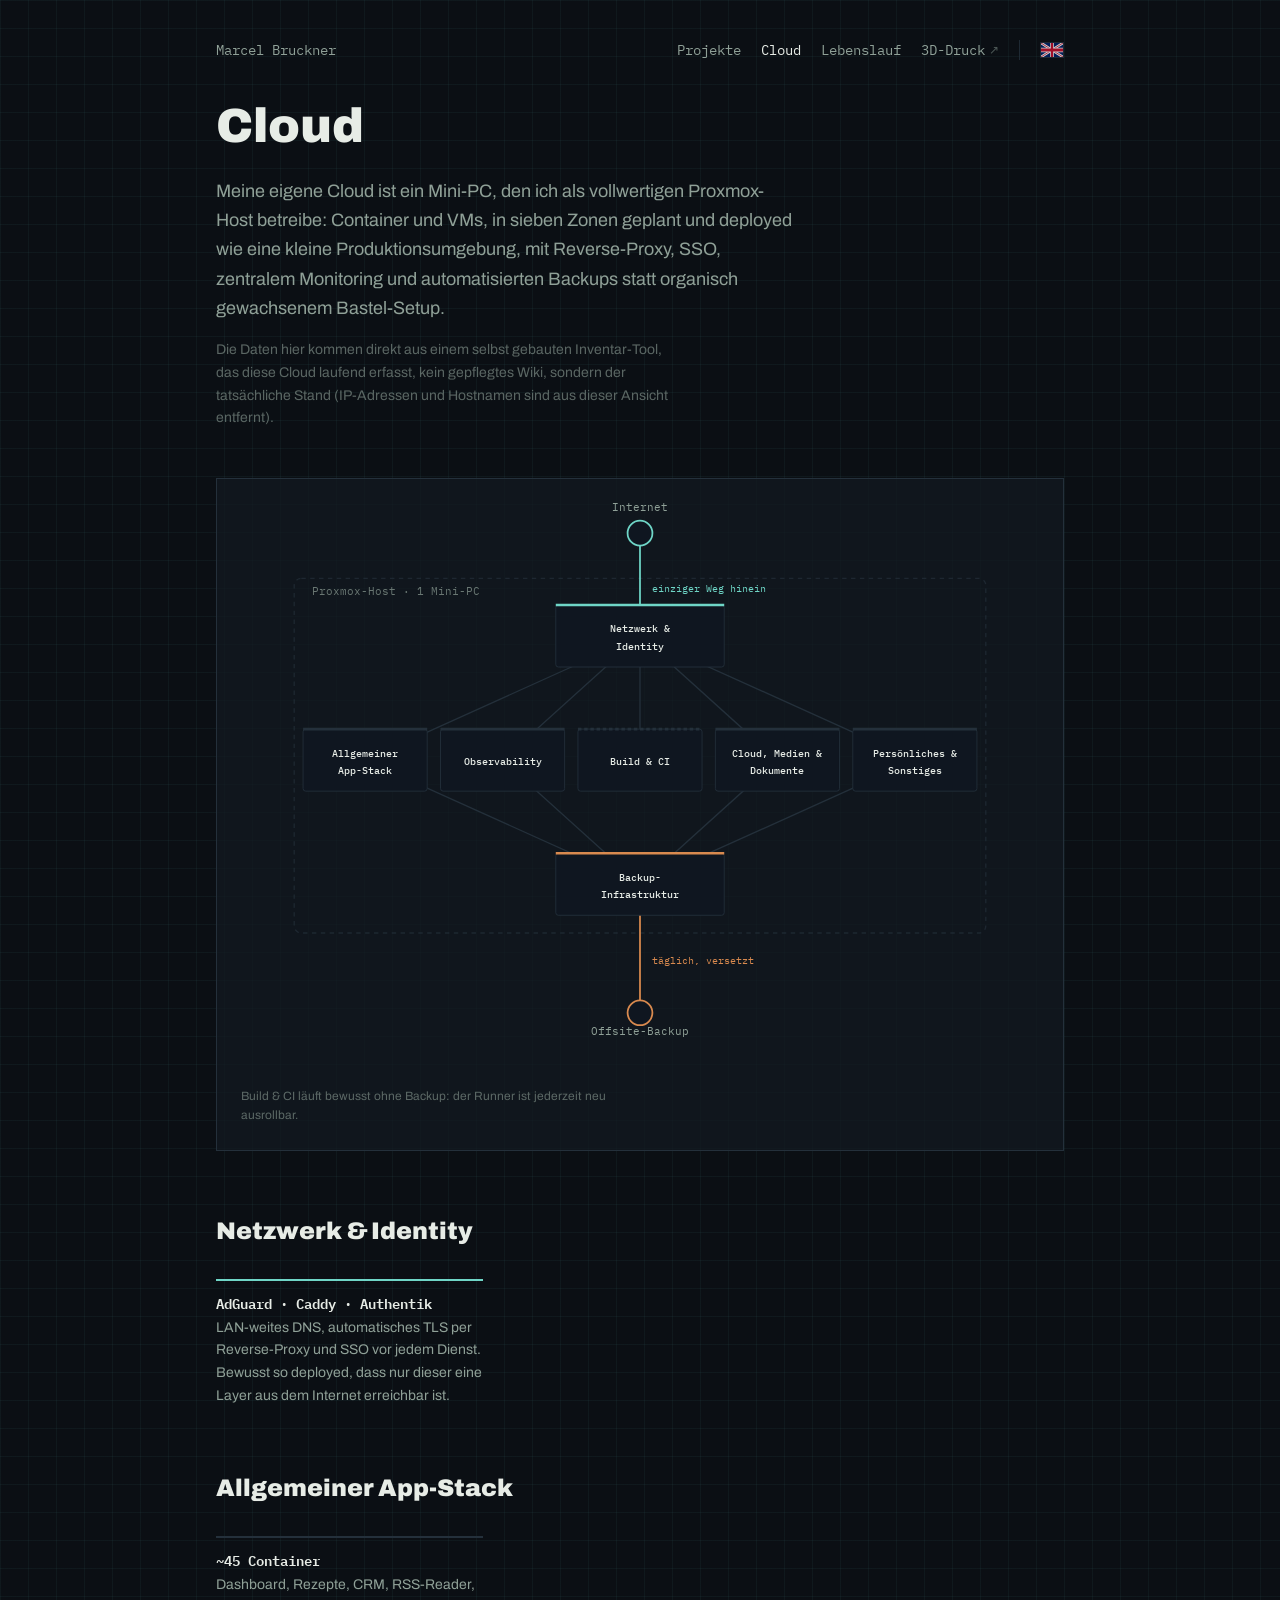
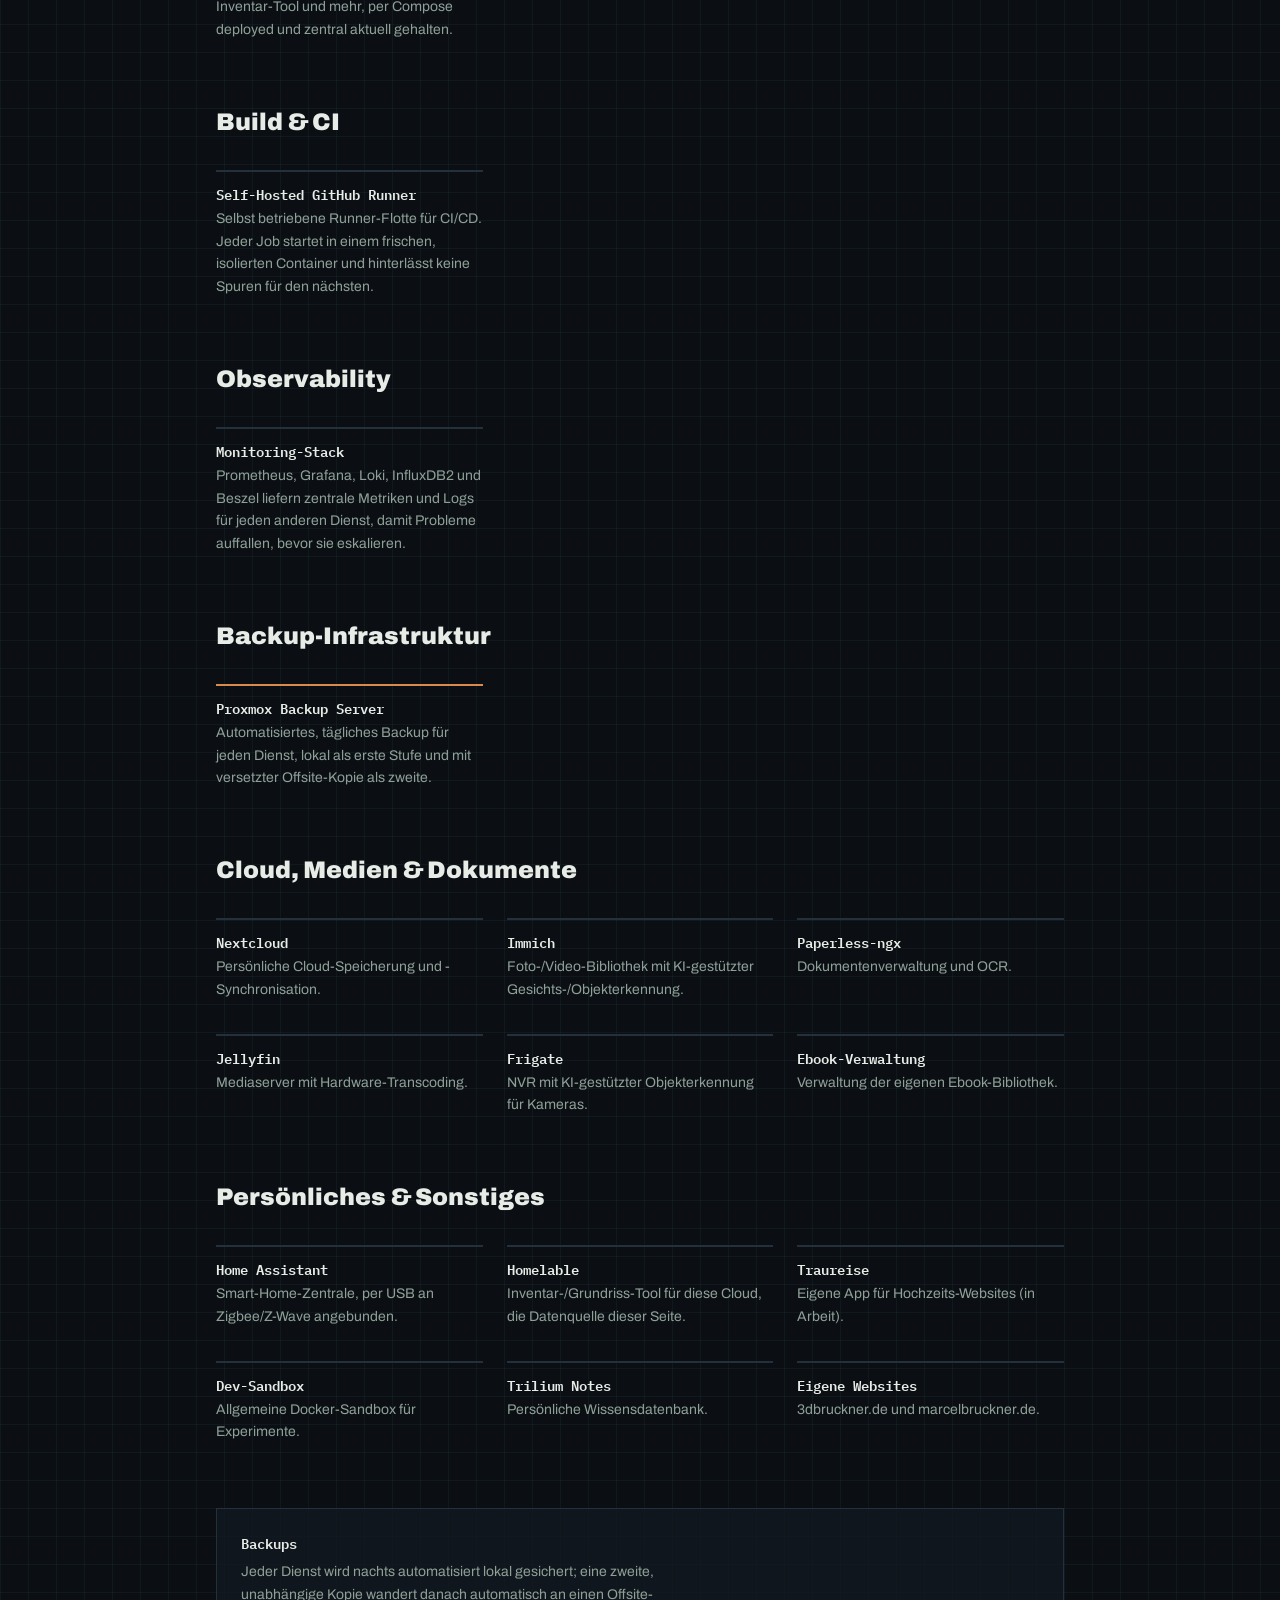
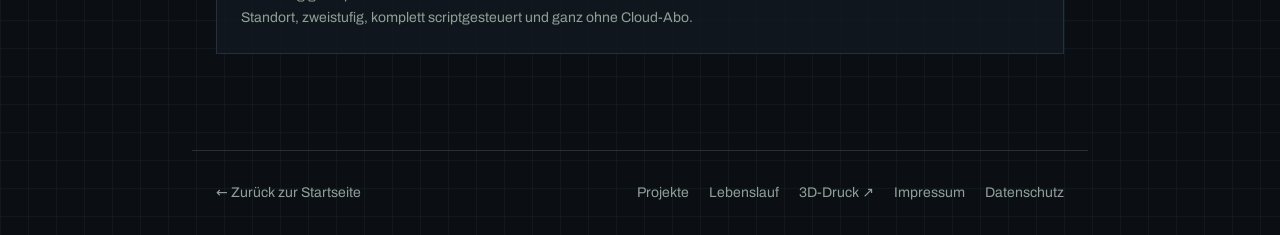
==== cloud/index.html @ 9d7afbfe "deploy: 3D-Bruckner/marcelbruckner@55ad692b99eaa654f770761c9382b7c26479ae6a" ====
<!DOCTYPE html><html lang="de"><head><meta charset="UTF-8"><meta name="viewport" content="width=device-width, initial-scale=1.0"><meta name="description" content="Die eigene Cloud von Marcel Bruckner: ein Mini-PC als Proxmox-Host mit selbst gehosteten Diensten, Backups, Monitoring und Single Sign-on."><title>Cloud · Marcel Bruckner</title><link rel="icon" href="/favicon.svg" type="image/svg+xml"><link rel="canonical" href="https://marcelbruckner.de/cloud/"><link rel="alternate" hreflang="de" href="https://marcelbruckner.de/cloud"><link rel="alternate" hreflang="en" href="https://marcelbruckner.de/en/cloud"><link rel="alternate" hreflang="x-default" href="https://marcelbruckner.de/cloud"><meta property="og:type" content="website"><meta property="og:locale" content="de_DE"><meta property="og:site_name" content="Marcel Bruckner"><meta property="og:url" content="https://marcelbruckner.de/cloud/"><meta property="og:title" content="Cloud · Marcel Bruckner"><meta property="og:description" content="Die eigene Cloud von Marcel Bruckner: ein Mini-PC als Proxmox-Host mit selbst gehosteten Diensten, Backups, Monitoring und Single Sign-on."><meta name="twitter:card" content="summary"><meta name="twitter:title" content="Cloud · Marcel Bruckner"><meta name="twitter:description" content="Die eigene Cloud von Marcel Bruckner: ein Mini-PC als Proxmox-Host mit selbst gehosteten Diensten, Backups, Monitoring und Single Sign-on."><link rel="stylesheet" href="/_astro/BaseLayout.BdWsQlIG.css"></head><body class="text-ink min-h-screen flex flex-col"><header class="max-w-4xl w-full mx-auto px-6 pt-10 flex items-center justify-between"><a href="/" class="font-mono text-sm text-ink-soft hover:text-ink transition-colors">Marcel Bruckner</a><nav class="flex gap-5 font-mono text-sm"><a href="/projekte" class="text-ink-soft hover:text-ink transition-colors">Projekte</a><span class="text-ink" aria-current="page">Cloud</span><a href="/lebenslauf" class="text-ink-soft hover:text-ink transition-colors">Lebenslauf</a><a href="https://3dbruckner.de" target="_blank" rel="noopener noreferrer" class="text-ink-soft hover:text-ink transition-colors inline-flex items-center gap-1">3D-Druck <span class="text-ink-soft/50 text-xs" aria-hidden="true">↗</span></a><a href="/en/cloud" hreflang="en" lang="en" aria-label="Switch to English" title="English" class="border-l border-line pl-5 flex items-center opacity-80 hover:opacity-100 transition-opacity"><svg viewBox="0 0 60 30" class="w-6 h-4 border border-line" aria-hidden="true" preserveAspectRatio="none"><rect width="60" height="30" fill="#012169"></rect><path d="M0,0 L60,30 M60,0 L0,30" stroke="#fff" stroke-width="6"></path><path d="M0,0 L60,30 M60,0 L0,30" stroke="#c8102e" stroke-width="2"></path><path d="M30,0 V30 M0,15 H60" stroke="#fff" stroke-width="10"></path><path d="M30,0 V30 M0,15 H60" stroke="#c8102e" stroke-width="6"></path></svg></a></nav></header><main class="flex-1"><section class="max-w-4xl mx-auto px-6 pt-10 pb-12"><h1 class="text-4xl md:text-5xl font-black leading-[1.1] text-ink mb-6 text-balance">Cloud</h1><p class="text-ink-soft text-lg leading-relaxed max-w-[58ch]">Meine eigene Cloud ist ein Mini-PC, den ich als vollwertigen Proxmox-Host betreibe: Container und VMs, in sieben Zonen geplant und deployed wie eine kleine Produktionsumgebung, mit Reverse-Proxy, SSO, zentralem Monitoring und automatisierten Backups statt organisch gewachsenem Bastel-Setup.</p><p class="text-ink-soft/60 text-sm leading-relaxed max-w-[58ch] mt-4">Die Daten hier kommen direkt aus einem selbst gebauten Inventar-Tool, das diese Cloud laufend erfasst, kein gepflegtes Wiki, sondern der tatsächliche Stand (IP-Adressen und Hostnamen sind aus dieser Ansicht entfernt).</p></section><!-- Zone map: everything on one host, the one inbound path, and the backup flow --><section class="max-w-4xl mx-auto px-6 pb-16"><div class="border border-line bg-panel/70 p-4 sm:p-6"><svg viewBox="0 0 900 640" class="w-full h-auto" role="img" aria-label="Diagramm: Alle sieben Zonen laufen auf einem Proxmox-Host. Nur Netzwerk &amp; Identity hat einen eingehenden Pfad aus dem Internet. Von dort fließt es durch die Zonen; fünf der sieben sichern nachts in die Backup-Infrastruktur, die täglich eine Kopie offsite ablegt. Build &amp; CI läuft bewusst ohne Backup."><rect x="60" y="85" width="780" height="400" rx="8" fill="none" stroke="var(--color-line)" stroke-width="1.5" stroke-dasharray="5 5" opacity="0.7"></rect><text x="80" y="104" font-family="var(--font-mono)" font-size="12" fill="var(--color-ink-soft)" opacity="0.7">Proxmox-Host · 1 Mini-PC</text><g fill="none" stroke-linecap="round"><path d="M450,34 L450,115" stroke="var(--color-signal)" stroke-width="2" class="edge-line" style="--edge-length: 81; --edge-delay: 0.1s"></path><!-- Netzwerk & Identity provides LAN-DNS/reverse-proxy/SSO to every zone --><path d="M450,150 L140,290" stroke="var(--color-line)" stroke-width="1.5" class="edge-line" style="--edge-length: 340; --edge-delay: 0.15s"></path><path d="M450,150 L295,290" stroke="var(--color-line)" stroke-width="1.5" class="edge-line" style="--edge-length: 209; --edge-delay: 0.2s"></path><path d="M450,150 L450,290" stroke="var(--color-line)" stroke-width="1.5" class="edge-line" style="--edge-length: 140; --edge-delay: 0.25s"></path><path d="M450,150 L605,290" stroke="var(--color-line)" stroke-width="1.5" class="edge-line" style="--edge-length: 209; --edge-delay: 0.3s"></path><path d="M450,150 L760,290" stroke="var(--color-line)" stroke-width="1.5" class="edge-line" style="--edge-length: 340; --edge-delay: 0.35s"></path><!-- nightly backup, every zone except Build & CI --><path d="M140,290 L450,430" stroke="var(--color-line)" stroke-width="1.5" class="edge-line" style="--edge-length: 340; --edge-delay: 0.5s"></path><path d="M295,290 L450,430" stroke="var(--color-line)" stroke-width="1.5" class="edge-line" style="--edge-length: 209; --edge-delay: 0.55s"></path><path d="M605,290 L450,430" stroke="var(--color-line)" stroke-width="1.5" class="edge-line" style="--edge-length: 209; --edge-delay: 0.6s"></path><path d="M760,290 L450,430" stroke="var(--color-line)" stroke-width="1.5" class="edge-line" style="--edge-length: 340; --edge-delay: 0.65s"></path><path d="M450,465 L450,561" stroke="var(--color-copper)" stroke-width="2" class="edge-line" style="--edge-length: 96; --edge-delay: 0.8s"></path></g><text x="463" y="100" font-family="var(--font-mono)" font-size="11" fill="var(--color-signal)">einziger Weg hinein</text><text x="463" y="520" font-family="var(--font-mono)" font-size="11" fill="var(--color-copper)">täglich, versetzt</text><circle cx="450" cy="34" r="14" fill="var(--color-panel-soft)" stroke="var(--color-signal)" stroke-width="2"></circle><text x="450" y="9" text-anchor="middle" font-family="var(--font-mono)" font-size="12" fill="var(--color-ink-soft)">Internet</text><circle cx="450" cy="575" r="14" fill="var(--color-panel-soft)" stroke="var(--color-copper)" stroke-width="2"></circle><text x="450" y="600" text-anchor="middle" font-family="var(--font-mono)" font-size="12" fill="var(--color-ink-soft)">Offsite-Backup</text><g><rect x="355" y="115" width="190" height="70" rx="3" fill="var(--color-panel-soft)" stroke="var(--color-line)" stroke-width="1"></rect><line x1="355" y1="115" x2="545" y2="115" stroke="var(--color-signal)" stroke-width="3"></line><text x="450" text-anchor="middle" font-family="var(--font-mono)" font-size="11" font-weight="500" fill="var(--color-ink)"><tspan x="450" y="146">Netzwerk &amp;</tspan><tspan x="450" y="166">Identity</tspan></text></g><g><rect x="70" y="255" width="140" height="70" rx="3" fill="var(--color-panel-soft)" stroke="var(--color-line)" stroke-width="1"></rect><line x1="70" y1="255" x2="210" y2="255" stroke="var(--color-line)" stroke-width="3"></line><text x="140" text-anchor="middle" font-family="var(--font-mono)" font-size="11" font-weight="500" fill="var(--color-ink)"><tspan x="140" y="286">Allgemeiner</tspan><tspan x="140" y="306">App-Stack</tspan></text></g><g><rect x="225" y="255" width="140" height="70" rx="3" fill="var(--color-panel-soft)" stroke="var(--color-line)" stroke-width="1"></rect><line x1="225" y1="255" x2="365" y2="255" stroke="var(--color-line)" stroke-width="3"></line><text x="295" text-anchor="middle" font-family="var(--font-mono)" font-size="11" font-weight="500" fill="var(--color-ink)"><tspan x="295" y="295">Observability</tspan></text></g><g><rect x="380" y="255" width="140" height="70" rx="3" fill="var(--color-panel-soft)" stroke="var(--color-line)" stroke-width="1"></rect><line x1="380" y1="255" x2="520" y2="255" stroke="var(--color-line)" stroke-width="3" stroke-dasharray="4 3"></line><text x="450" text-anchor="middle" font-family="var(--font-mono)" font-size="11" font-weight="500" fill="var(--color-ink)"><tspan x="450" y="295">Build &amp; CI</tspan></text></g><g><rect x="535" y="255" width="140" height="70" rx="3" fill="var(--color-panel-soft)" stroke="var(--color-line)" stroke-width="1"></rect><line x1="535" y1="255" x2="675" y2="255" stroke="var(--color-line)" stroke-width="3"></line><text x="605" text-anchor="middle" font-family="var(--font-mono)" font-size="11" font-weight="500" fill="var(--color-ink)"><tspan x="605" y="286">Cloud, Medien &amp;</tspan><tspan x="605" y="306">Dokumente</tspan></text></g><g><rect x="690" y="255" width="140" height="70" rx="3" fill="var(--color-panel-soft)" stroke="var(--color-line)" stroke-width="1"></rect><line x1="690" y1="255" x2="830" y2="255" stroke="var(--color-line)" stroke-width="3"></line><text x="760" text-anchor="middle" font-family="var(--font-mono)" font-size="11" font-weight="500" fill="var(--color-ink)"><tspan x="760" y="286">Persönliches &amp;</tspan><tspan x="760" y="306">Sonstiges</tspan></text></g><g><rect x="355" y="395" width="190" height="70" rx="3" fill="var(--color-panel-soft)" stroke="var(--color-line)" stroke-width="1"></rect><line x1="355" y1="395" x2="545" y2="395" stroke="var(--color-copper)" stroke-width="3"></line><text x="450" text-anchor="middle" font-family="var(--font-mono)" font-size="11" font-weight="500" fill="var(--color-ink)"><tspan x="450" y="426">Backup-</tspan><tspan x="450" y="446">Infrastruktur</tspan></text></g></svg><p class="text-ink-soft/60 text-xs leading-relaxed mt-4 max-w-[60ch]">Build &amp; CI läuft bewusst ohne Backup: der Runner ist jederzeit neu ausrollbar.</p></div></section><section class="max-w-4xl mx-auto px-6 pb-16"><h2 class="text-2xl font-black mb-8 text-ink">Netzwerk &amp; Identity</h2><div class="grid sm:grid-cols-2 lg:grid-cols-3 gap-x-6 gap-y-8"><div class="border-t-2 pt-3 border-signal"><h3 class="font-mono text-sm font-semibold text-ink mb-1">AdGuard · Caddy · Authentik</h3><p class="text-ink-soft text-sm leading-relaxed">LAN-weites DNS, automatisches TLS per Reverse-Proxy und SSO vor jedem Dienst. Bewusst so deployed, dass nur dieser eine Layer aus dem Internet erreichbar ist.</p></div></div></section><section class="max-w-4xl mx-auto px-6 pb-16"><h2 class="text-2xl font-black mb-8 text-ink">Allgemeiner App-Stack</h2><div class="grid sm:grid-cols-2 lg:grid-cols-3 gap-x-6 gap-y-8"><div class="border-t-2 pt-3 border-line"><h3 class="font-mono text-sm font-semibold text-ink mb-1">~45 Container</h3><p class="text-ink-soft text-sm leading-relaxed">Dashboard, Rezepte, CRM, RSS-Reader, Inventar-Tool und mehr, per Compose deployed und zentral aktuell gehalten.</p></div></div></section><section class="max-w-4xl mx-auto px-6 pb-16"><h2 class="text-2xl font-black mb-8 text-ink">Build &amp; CI</h2><div class="grid sm:grid-cols-2 lg:grid-cols-3 gap-x-6 gap-y-8"><div class="border-t-2 pt-3 border-line"><h3 class="font-mono text-sm font-semibold text-ink mb-1">Self-Hosted GitHub Runner</h3><p class="text-ink-soft text-sm leading-relaxed">Selbst betriebene Runner-Flotte für CI/CD. Jeder Job startet in einem frischen, isolierten Container und hinterlässt keine Spuren für den nächsten.</p></div></div></section><section class="max-w-4xl mx-auto px-6 pb-16"><h2 class="text-2xl font-black mb-8 text-ink">Observability</h2><div class="grid sm:grid-cols-2 lg:grid-cols-3 gap-x-6 gap-y-8"><div class="border-t-2 pt-3 border-line"><h3 class="font-mono text-sm font-semibold text-ink mb-1">Monitoring-Stack</h3><p class="text-ink-soft text-sm leading-relaxed">Prometheus, Grafana, Loki, InfluxDB2 und Beszel liefern zentrale Metriken und Logs für jeden anderen Dienst, damit Probleme auffallen, bevor sie eskalieren.</p></div></div></section><section class="max-w-4xl mx-auto px-6 pb-16"><h2 class="text-2xl font-black mb-8 text-ink">Backup-Infrastruktur</h2><div class="grid sm:grid-cols-2 lg:grid-cols-3 gap-x-6 gap-y-8"><div class="border-t-2 pt-3 border-copper"><h3 class="font-mono text-sm font-semibold text-ink mb-1">Proxmox Backup Server</h3><p class="text-ink-soft text-sm leading-relaxed">Automatisiertes, tägliches Backup für jeden Dienst, lokal als erste Stufe und mit versetzter Offsite-Kopie als zweite.</p></div></div></section><section class="max-w-4xl mx-auto px-6 pb-16"><h2 class="text-2xl font-black mb-8 text-ink">Cloud, Medien &amp; Dokumente</h2><div class="grid sm:grid-cols-2 lg:grid-cols-3 gap-x-6 gap-y-8"><div class="border-t-2 pt-3 border-line"><h3 class="font-mono text-sm font-semibold text-ink mb-1">Nextcloud</h3><p class="text-ink-soft text-sm leading-relaxed">Persönliche Cloud-Speicherung und -Synchronisation.</p></div><div class="border-t-2 pt-3 border-line"><h3 class="font-mono text-sm font-semibold text-ink mb-1">Immich</h3><p class="text-ink-soft text-sm leading-relaxed">Foto-/Video-Bibliothek mit KI-gestützter Gesichts-/Objekterkennung.</p></div><div class="border-t-2 pt-3 border-line"><h3 class="font-mono text-sm font-semibold text-ink mb-1">Paperless-ngx</h3><p class="text-ink-soft text-sm leading-relaxed">Dokumentenverwaltung und OCR.</p></div><div class="border-t-2 pt-3 border-line"><h3 class="font-mono text-sm font-semibold text-ink mb-1">Jellyfin</h3><p class="text-ink-soft text-sm leading-relaxed">Mediaserver mit Hardware-Transcoding.</p></div><div class="border-t-2 pt-3 border-line"><h3 class="font-mono text-sm font-semibold text-ink mb-1">Frigate</h3><p class="text-ink-soft text-sm leading-relaxed">NVR mit KI-gestützter Objekterkennung für Kameras.</p></div><div class="border-t-2 pt-3 border-line"><h3 class="font-mono text-sm font-semibold text-ink mb-1">Ebook-Verwaltung</h3><p class="text-ink-soft text-sm leading-relaxed">Verwaltung der eigenen Ebook-Bibliothek.</p></div></div></section><section class="max-w-4xl mx-auto px-6 pb-16"><h2 class="text-2xl font-black mb-8 text-ink">Persönliches &amp; Sonstiges</h2><div class="grid sm:grid-cols-2 lg:grid-cols-3 gap-x-6 gap-y-8"><div class="border-t-2 pt-3 border-line"><h3 class="font-mono text-sm font-semibold text-ink mb-1">Home Assistant</h3><p class="text-ink-soft text-sm leading-relaxed">Smart-Home-Zentrale, per USB an Zigbee/Z-Wave angebunden.</p></div><div class="border-t-2 pt-3 border-line"><h3 class="font-mono text-sm font-semibold text-ink mb-1">Homelable</h3><p class="text-ink-soft text-sm leading-relaxed">Inventar-/Grundriss-Tool für diese Cloud, die Datenquelle dieser Seite.</p></div><div class="border-t-2 pt-3 border-line"><h3 class="font-mono text-sm font-semibold text-ink mb-1">Traureise</h3><p class="text-ink-soft text-sm leading-relaxed">Eigene App für Hochzeits-Websites (in Arbeit).</p></div><div class="border-t-2 pt-3 border-line"><h3 class="font-mono text-sm font-semibold text-ink mb-1">Dev-Sandbox</h3><p class="text-ink-soft text-sm leading-relaxed">Allgemeine Docker-Sandbox für Experimente.</p></div><div class="border-t-2 pt-3 border-line"><h3 class="font-mono text-sm font-semibold text-ink mb-1">Trilium Notes</h3><p class="text-ink-soft text-sm leading-relaxed">Persönliche Wissensdatenbank.</p></div><div class="border-t-2 pt-3 border-line"><h3 class="font-mono text-sm font-semibold text-ink mb-1">Eigene Websites</h3><p class="text-ink-soft text-sm leading-relaxed">3dbruckner.de und marcelbruckner.de.</p></div></div></section><section class="max-w-4xl mx-auto px-6 pb-24"><div class="border border-line bg-panel/70 p-6"><h2 class="font-mono text-sm font-semibold text-ink mb-2">Backups</h2><p class="text-ink-soft text-sm leading-relaxed max-w-[58ch]">Jeder Dienst wird nachts automatisiert lokal gesichert; eine zweite, unabhängige Kopie wandert danach automatisch an einen Offsite-Standort, zweistufig, komplett scriptgesteuert und ganz ohne Cloud-Abo.</p></div></section></main><footer class="max-w-4xl w-full mx-auto px-6 py-8 border-t border-line flex flex-col sm:flex-row sm:items-center justify-between gap-3"><a href="/" class="text-ink-soft text-sm hover:text-ink transition-colors">← Zurück zur Startseite</a><div class="flex flex-wrap gap-x-5 gap-y-2 text-sm"><a href="/projekte" class="text-ink-soft hover:text-ink transition-colors">Projekte</a><a href="/lebenslauf" class="text-ink-soft hover:text-ink transition-colors">Lebenslauf</a><a href="https://3dbruckner.de" target="_blank" rel="noopener noreferrer" class="text-ink-soft hover:text-ink transition-colors">3D-Druck ↗</a><a href="/impressum" class="text-ink-soft hover:text-ink transition-colors">Impressum</a><a href="/datenschutz" class="text-ink-soft hover:text-ink transition-colors">Datenschutz</a></div></footer></body></html>
---- _astro/BaseLayout.BdWsQlIG.css ----
/*! tailwindcss v4.3.3 | MIT License | https://tailwindcss.com */
@layer properties{@supports (((-webkit-hyphens:none)) and (not (margin-trim:inline))) or ((-moz-orient:inline) and (not (color:rgb(from red r g b)))){*,:before,:after,::backdrop{--tw-border-style:solid;--tw-leading:initial;--tw-font-weight:initial;--tw-blur:initial;--tw-brightness:initial;--tw-contrast:initial;--tw-grayscale:initial;--tw-hue-rotate:initial;--tw-invert:initial;--tw-opacity:initial;--tw-saturate:initial;--tw-sepia:initial;--tw-drop-shadow:initial;--tw-drop-shadow-color:initial;--tw-drop-shadow-alpha:100%;--tw-drop-shadow-size:initial;--tw-translate-x:0;--tw-translate-y:0;--tw-translate-z:0}}}@layer theme{:root,:host{--font-sans:"Archivo", ui-sans-serif, system-ui, sans-serif;--font-mono:"IBM Plex Mono", ui-monospace, "SF Mono", monospace;--spacing:.25rem;--container-md:28rem;--container-2xl:42rem;--container-4xl:56rem;--text-xs:.75rem;--text-xs--line-height:calc(1 / .75);--text-sm:.875rem;--text-sm--line-height:calc(1.25 / .875);--text-lg:1.125rem;--text-lg--line-height:calc(1.75 / 1.125);--text-2xl:1.5rem;--text-2xl--line-height:calc(2 / 1.5);--text-4xl:2.25rem;--text-4xl--line-height:calc(2.5 / 2.25);--text-5xl:3rem;--text-5xl--line-height:1;--font-weight-normal:400;--font-weight-semibold:600;--font-weight-bold:700;--font-weight-black:900;--leading-snug:1.375;--leading-relaxed:1.625;--default-transition-duration:.15s;--default-transition-timing-function:cubic-bezier(.4, 0, .2, 1);--default-font-family:var(--font-sans);--default-mono-font-family:var(--font-mono);--color-void:#0b0f14;--color-panel:#131a22;--color-panel-soft:#0f1620;--color-ink:#e7ece6;--color-ink-soft:#8fa097;--color-copper:#d98a4f;--color-copper-dark:#a85f2c;--color-signal:#6fd6c7;--color-print:#a48cf0;--color-line:#24303b}}@layer base{*,:after,:before,::backdrop{box-sizing:border-box;border:0 solid;margin:0;padding:0}::file-selector-button{box-sizing:border-box;border:0 solid;margin:0;padding:0}html,:host{-webkit-text-size-adjust:100%;tab-size:4;line-height:1.5;font-family:var(--default-font-family,-apple-system, BlinkMacSystemFont, "Segoe UI", Roboto, "Helvetica Neue", "Noto Sans", Arial, sans-serif, "Apple Color Emoji", "Segoe UI Emoji", "Segoe UI Symbol", "Noto Color Emoji");font-feature-settings:var(--default-font-feature-settings,normal);font-variation-settings:var(--default-font-variation-settings,normal);-webkit-tap-highlight-color:transparent}hr{height:0;color:inherit;border-top-width:1px}abbr:where([title]){text-decoration:underline dotted}h1,h2,h3,h4,h5,h6{font-size:inherit;font-weight:inherit}a{color:inherit;-webkit-text-decoration:inherit;-webkit-text-decoration:inherit;-webkit-text-decoration:inherit;text-decoration:inherit}b,strong{font-weight:bolder}code,kbd,samp,pre{font-family:var(--default-mono-font-family,ui-monospace, SFMono-Regular, Menlo, Monaco, Consolas, "Liberation Mono", "Courier New", monospace);font-feature-settings:var(--default-mono-font-feature-settings,normal);font-variation-settings:var(--default-mono-font-variation-settings,normal);font-size:1em}small{font-size:80%}sub,sup{vertical-align:baseline;font-size:75%;line-height:0;position:relative}sub{bottom:-.25em}sup{top:-.5em}table{text-indent:0;border-color:inherit;border-collapse:collapse}:-moz-focusring:where(:not(iframe)){outline:auto}progress{vertical-align:baseline}summary{display:list-item}ol,ul,menu{list-style:none}img,svg,video,canvas,audio,iframe,embed,object{vertical-align:middle;display:block}img,video{max-width:100%;height:auto}button,input,select,optgroup,textarea{font:inherit;font-feature-settings:inherit;font-variation-settings:inherit;letter-spacing:inherit;color:inherit;opacity:1;background-color:#0000;border-radius:0}::file-selector-button{font:inherit;font-feature-settings:inherit;font-variation-settings:inherit;letter-spacing:inherit;color:inherit;opacity:1;background-color:#0000;border-radius:0}:where(select:is([multiple],[size])) optgroup{font-weight:bolder}:where(select:is([multiple],[size])) optgroup option{padding-inline-start:20px}::file-selector-button{margin-inline-end:4px}::placeholder{opacity:1}@supports (not ((-webkit-appearance:-apple-pay-button))) or (contain-intrinsic-size:1px){::placeholder{color:currentColor}@supports (color:color-mix(in lab, red, red)){::placeholder{color:color-mix(in oklab, currentcolor 50%, transparent)}}}textarea{resize:vertical}::-webkit-search-decoration{-webkit-appearance:none}::-webkit-date-and-time-value{min-height:1lh;text-align:inherit}::-webkit-datetime-edit{display:inline-flex}::-webkit-datetime-edit-fields-wrapper{padding:0}::-webkit-datetime-edit{padding-block:0}::-webkit-datetime-edit-year-field{padding-block:0}::-webkit-datetime-edit-month-field{padding-block:0}::-webkit-datetime-edit-day-field{padding-block:0}::-webkit-datetime-edit-hour-field{padding-block:0}::-webkit-datetime-edit-minute-field{padding-block:0}::-webkit-datetime-edit-second-field{padding-block:0}::-webkit-datetime-edit-millisecond-field{padding-block:0}::-webkit-datetime-edit-meridiem-field{padding-block:0}::-webkit-calendar-picker-indicator{line-height:1}:-moz-ui-invalid{box-shadow:none}button,input:where([type=button],[type=reset],[type=submit]){appearance:button}::file-selector-button{appearance:button}::-webkit-inner-spin-button{height:auto}::-webkit-outer-spin-button{height:auto}[hidden]:where(:not([hidden=until-found])){display:none!important}body{font-family:var(--font-sans);isolation:isolate;background-color:var(--color-void);background-image:linear-gradient(90deg,#6fd6c70d 1px,#0000 1px),linear-gradient(#6fd6c70d 1px,#0000 1px);background-size:28px 28px;position:relative}body:before{content:"";z-index:-1;mix-blend-mode:screen;pointer-events:none;background-image:linear-gradient(115deg,#0000 32%,#6fd6c729 46%,#d98a4f24 54%,#0000 68%);background-position:0 0;background-size:320% 320%;animation:18s ease-in-out infinite grid-sweep;position:fixed;inset:0}}@layer components;@layer utilities{.pointer-events-none{pointer-events:none}.visible{visibility:visible}.absolute{position:absolute}.relative{position:relative}.static{position:static}.-top-2{top:calc(var(--spacing) * -2)}.-right-2{right:calc(var(--spacing) * -2)}.-bottom-2{bottom:calc(var(--spacing) * -2)}.-left-2{left:calc(var(--spacing) * -2)}.container{width:100%}@media (width>=40rem){.container{max-width:40rem}}@media (width>=48rem){.container{max-width:48rem}}@media (width>=64rem){.container{max-width:64rem}}@media (width>=80rem){.container{max-width:80rem}}@media (width>=96rem){.container{max-width:96rem}}.m-auto{margin:auto}.mx-auto{margin-inline:auto}.mt-1{margin-top:var(--spacing)}.mt-2{margin-top:calc(var(--spacing) * 2)}.mt-4{margin-top:calc(var(--spacing) * 4)}.mt-auto{margin-top:auto}.mb-1{margin-bottom:var(--spacing)}.mb-2{margin-bottom:calc(var(--spacing) * 2)}.mb-3{margin-bottom:calc(var(--spacing) * 3)}.mb-6{margin-bottom:calc(var(--spacing) * 6)}.mb-8{margin-bottom:calc(var(--spacing) * 8)}.mb-10{margin-bottom:calc(var(--spacing) * 10)}.block{display:block}.contents{display:contents}.flex{display:flex}.grid{display:grid}.hidden{display:none}.inline{display:inline}.inline-flex{display:inline-flex}.table{display:table}.h-2{height:calc(var(--spacing) * 2)}.h-4{height:calc(var(--spacing) * 4)}.h-28{height:calc(var(--spacing) * 28)}.h-auto{height:auto}.h-full{height:100%}.max-h-\[90vh\]{max-height:90vh}.min-h-screen{min-height:100vh}.w-2{width:calc(var(--spacing) * 2)}.w-4{width:calc(var(--spacing) * 4)}.w-6{width:calc(var(--spacing) * 6)}.w-28{width:calc(var(--spacing) * 28)}.w-full{width:100%}.max-w-2xl{max-width:var(--container-2xl)}.max-w-4xl{max-width:var(--container-4xl)}.max-w-\[42ch\]{max-width:42ch}.max-w-\[58ch\]{max-width:58ch}.max-w-\[60ch\]{max-width:60ch}.max-w-\[90vw\]{max-width:90vw}.max-w-md{max-width:var(--container-md)}.flex-1{flex:1}.shrink-0{flex-shrink:0}.cursor-zoom-in{cursor:zoom-in}.cursor-zoom-out{cursor:zoom-out}.resize-none{resize:none}.flex-col{flex-direction:column}.flex-col-reverse{flex-direction:column-reverse}.flex-wrap{flex-wrap:wrap}.items-center{align-items:center}.justify-between{justify-content:space-between}.gap-1{gap:var(--spacing)}.gap-2{gap:calc(var(--spacing) * 2)}.gap-3{gap:calc(var(--spacing) * 3)}.gap-4{gap:calc(var(--spacing) * 4)}.gap-5{gap:calc(var(--spacing) * 5)}.gap-6{gap:calc(var(--spacing) * 6)}.gap-8{gap:calc(var(--spacing) * 8)}.gap-10{gap:calc(var(--spacing) * 10)}.gap-x-5{column-gap:calc(var(--spacing) * 5)}.gap-x-6{column-gap:calc(var(--spacing) * 6)}.gap-y-2{row-gap:calc(var(--spacing) * 2)}.gap-y-8{row-gap:calc(var(--spacing) * 8)}.self-center{align-self:center}.self-start{align-self:flex-start}.rounded-full{border-radius:2147483647px}.border{border-style:var(--tw-border-style);border-width:1px}.border-0{border-style:var(--tw-border-style);border-width:0}.border-t{border-top-style:var(--tw-border-style);border-top-width:1px}.border-t-2{border-top-style:var(--tw-border-style);border-top-width:2px}.border-r-2{border-right-style:var(--tw-border-style);border-right-width:2px}.border-b-2{border-bottom-style:var(--tw-border-style);border-bottom-width:2px}.border-l{border-left-style:var(--tw-border-style);border-left-width:1px}.border-l-2{border-left-style:var(--tw-border-style);border-left-width:2px}.border-copper{border-color:var(--color-copper)}.border-copper\/50{border-color:#d98a4f80}@supports (color:color-mix(in lab, red, red)){.border-copper\/50{border-color:color-mix(in oklab, var(--color-copper) 50%, transparent)}}.border-line{border-color:var(--color-line)}.border-signal{border-color:var(--color-signal)}.bg-copper{background-color:var(--color-copper)}.bg-panel{background-color:var(--color-panel)}.bg-panel\/40{background-color:#131a2266}@supports (color:color-mix(in lab, red, red)){.bg-panel\/40{background-color:color-mix(in oklab, var(--color-panel) 40%, transparent)}}.bg-panel\/70{background-color:#131a22b3}@supports (color:color-mix(in lab, red, red)){.bg-panel\/70{background-color:color-mix(in oklab, var(--color-panel) 70%, transparent)}}.bg-print{background-color:var(--color-print)}.bg-signal{background-color:var(--color-signal)}.bg-transparent{background-color:#0000}.object-contain{object-fit:contain}.object-cover{object-fit:cover}.p-0{padding:0}.p-4{padding:calc(var(--spacing) * 4)}.p-6{padding:calc(var(--spacing) * 6)}.px-1\.5{padding-inline:calc(var(--spacing) * 1.5)}.px-4{padding-inline:calc(var(--spacing) * 4)}.px-5{padding-inline:calc(var(--spacing) * 5)}.px-6{padding-inline:calc(var(--spacing) * 6)}.py-0\.5{padding-block:calc(var(--spacing) * .5)}.py-3{padding-block:calc(var(--spacing) * 3)}.py-4{padding-block:calc(var(--spacing) * 4)}.py-8{padding-block:calc(var(--spacing) * 8)}.py-20{padding-block:calc(var(--spacing) * 20)}.pt-3{padding-top:calc(var(--spacing) * 3)}.pt-10{padding-top:calc(var(--spacing) * 10)}.pb-12{padding-bottom:calc(var(--spacing) * 12)}.pb-16{padding-bottom:calc(var(--spacing) * 16)}.pb-20{padding-bottom:calc(var(--spacing) * 20)}.pb-24{padding-bottom:calc(var(--spacing) * 24)}.pl-5{padding-left:calc(var(--spacing) * 5)}.font-mono{font-family:var(--font-mono)}.text-2xl{font-size:var(--text-2xl);line-height:var(--tw-leading,var(--text-2xl--line-height))}.text-4xl{font-size:var(--text-4xl);line-height:var(--tw-leading,var(--text-4xl--line-height))}.text-lg{font-size:var(--text-lg);line-height:var(--tw-leading,var(--text-lg--line-height))}.text-sm{font-size:var(--text-sm);line-height:var(--tw-leading,var(--text-sm--line-height))}.text-xs{font-size:var(--text-xs);line-height:var(--tw-leading,var(--text-xs--line-height))}.leading-\[1\.1\]{--tw-leading:1.1;line-height:1.1}.leading-relaxed{--tw-leading:var(--leading-relaxed);line-height:var(--leading-relaxed)}.leading-snug{--tw-leading:var(--leading-snug);line-height:var(--leading-snug)}.font-black{--tw-font-weight:var(--font-weight-black);font-weight:var(--font-weight-black)}.font-bold{--tw-font-weight:var(--font-weight-bold);font-weight:var(--font-weight-bold)}.font-normal{--tw-font-weight:var(--font-weight-normal);font-weight:var(--font-weight-normal)}.font-semibold{--tw-font-weight:var(--font-weight-semibold);font-weight:var(--font-weight-semibold)}.text-balance{text-wrap:balance}.break-words{overflow-wrap:break-word}.text-copper{color:var(--color-copper)}.text-ink{color:var(--color-ink)}.text-ink-soft{color:var(--color-ink-soft)}.text-ink-soft\/50{color:#8fa09780}@supports (color:color-mix(in lab, red, red)){.text-ink-soft\/50{color:color-mix(in oklab, var(--color-ink-soft) 50%, transparent)}}.text-ink-soft\/60{color:#8fa09799}@supports (color:color-mix(in lab, red, red)){.text-ink-soft\/60{color:color-mix(in oklab, var(--color-ink-soft) 60%, transparent)}}.text-print{color:var(--color-print)}.text-signal{color:var(--color-signal)}.text-void{color:var(--color-void)}.lowercase{text-transform:lowercase}.underline{text-decoration-line:underline}.placeholder-ink-soft\/40::placeholder{color:#8fa09766}@supports (color:color-mix(in lab, red, red)){.placeholder-ink-soft\/40::placeholder{color:color-mix(in oklab, var(--color-ink-soft) 40%, transparent)}}.opacity-80{opacity:.8}.grayscale-\[15\%\]{--tw-grayscale:grayscale(15%);filter:var(--tw-blur,) var(--tw-brightness,) var(--tw-contrast,) var(--tw-grayscale,) var(--tw-hue-rotate,) var(--tw-invert,) var(--tw-saturate,) var(--tw-sepia,) var(--tw-drop-shadow,)}.transition-\[filter\]{transition-property:filter;transition-timing-function:var(--tw-ease,var(--default-transition-timing-function));transition-duration:var(--tw-duration,var(--default-transition-duration))}.transition-colors{transition-property:color,background-color,border-color,outline-color,text-decoration-color,fill,stroke,--tw-gradient-from,--tw-gradient-via,--tw-gradient-to;transition-timing-function:var(--tw-ease,var(--default-transition-timing-function));transition-duration:var(--tw-duration,var(--default-transition-duration))}.transition-opacity{transition-property:opacity;transition-timing-function:var(--tw-ease,var(--default-transition-timing-function));transition-duration:var(--tw-duration,var(--default-transition-duration))}.transition-transform{transition-property:transform,translate,scale,rotate;transition-timing-function:var(--tw-ease,var(--default-transition-timing-function));transition-duration:var(--tw-duration,var(--default-transition-duration))}@media (hover:hover){.group-hover\:translate-x-1:is(:where(.group):hover *){--tw-translate-x:var(--spacing);translate:var(--tw-translate-x) var(--tw-translate-y)}.group-hover\:border-signal:is(:where(.group):hover *){border-color:var(--color-signal)}.group-hover\:text-ink-soft:is(:where(.group):hover *){color:var(--color-ink-soft)}.group-hover\:grayscale-0:is(:where(.group):hover *){--tw-grayscale:grayscale(0%);filter:var(--tw-blur,) var(--tw-brightness,) var(--tw-contrast,) var(--tw-grayscale,) var(--tw-hue-rotate,) var(--tw-invert,) var(--tw-saturate,) var(--tw-sepia,) var(--tw-drop-shadow,)}}.backdrop\:bg-void\/90::backdrop{background-color:#0b0f14e6}@supports (color:color-mix(in lab, red, red)){.backdrop\:bg-void\/90::backdrop{background-color:color-mix(in oklab, var(--color-void) 90%, transparent)}}.last\:pb-24:last-child{padding-bottom:calc(var(--spacing) * 24)}@media (hover:hover){.hover\:border-copper:hover{border-color:var(--color-copper)}.hover\:border-ink-soft:hover{border-color:var(--color-ink-soft)}.hover\:border-signal:hover{border-color:var(--color-signal)}.hover\:bg-copper-dark:hover{background-color:var(--color-copper-dark)}.hover\:text-ink:hover{color:var(--color-ink)}.hover\:text-ink-soft:hover{color:var(--color-ink-soft)}.hover\:text-signal:hover{color:var(--color-signal)}.hover\:opacity-100:hover{opacity:1}}.focus\:border-signal:focus{border-color:var(--color-signal)}.focus\:outline-none:focus{--tw-outline-style:none;outline-style:none}.disabled\:cursor-not-allowed:disabled{cursor:not-allowed}.disabled\:opacity-50:disabled{opacity:.5}@media (width>=40rem){.sm\:grid-cols-2{grid-template-columns:repeat(2,minmax(0,1fr))}.sm\:flex-row{flex-direction:row}.sm\:items-center{align-items:center}.sm\:p-6{padding:calc(var(--spacing) * 6)}}@media (width>=48rem){.md\:grid-cols-3{grid-template-columns:repeat(3,minmax(0,1fr))}.md\:flex-row{flex-direction:row}.md\:items-start{align-items:flex-start}.md\:justify-between{justify-content:space-between}.md\:self-auto{align-self:auto}.md\:text-5xl{font-size:var(--text-5xl);line-height:var(--tw-leading,var(--text-5xl--line-height))}}@media (width>=64rem){.lg\:col-span-5{grid-column:span 5/span 5}.lg\:col-span-7{grid-column:span 7/span 7}.lg\:grid-cols-3{grid-template-columns:repeat(3,minmax(0,1fr))}.lg\:grid-cols-12{grid-template-columns:repeat(12,minmax(0,1fr))}}}@font-face{font-family:Archivo;font-style:normal;font-display:swap;font-weight:400;src:url(/_astro/archivo-vietnamese-400-normal.BF4g3tCF.woff2)format("woff2"),url(/_astro/archivo-vietnamese-400-normal.FGOLYM1a.woff)format("woff");unicode-range:U+102-103,U+110-111,U+128-129,U+168-169,U+1A0-1A1,U+1AF-1B0,U+300-301,U+303-304,U+308-309,U+323,U+329,U+1EA0-1EF9,U+20AB}@font-face{font-family:Archivo;font-style:normal;font-display:swap;font-weight:400;src:url(/_astro/archivo-latin-ext-400-normal.B5tPZzqW.woff2)format("woff2"),url(/_astro/archivo-latin-ext-400-normal.DrmqtLj6.woff)format("woff");unicode-range:U+100-2BA,U+2BD-2C5,U+2C7-2CC,U+2CE-2D7,U+2DD-2FF,U+304,U+308,U+329,U+1D00-1DBF,U+1E00-1E9F,U+1EF2-1EFF,U+2020,U+20A0-20AB,U+20AD-20C0,U+2113,U+2C60-2C7F,U+A720-A7FF}@font-face{font-family:Archivo;font-style:normal;font-display:swap;font-weight:400;src:url(/_astro/archivo-latin-400-normal.C81ewxNO.woff2)format("woff2"),url(/_astro/archivo-latin-400-normal.Bl602Mgc.woff)format("woff");unicode-range:U+??,U+131,U+152-153,U+2BB-2BC,U+2C6,U+2DA,U+2DC,U+304,U+308,U+329,U+2000-206F,U+20AC,U+2122,U+2191,U+2193,U+2212,U+2215,U+FEFF,U+FFFD}@font-face{font-family:Archivo;font-style:normal;font-display:swap;font-weight:500;src:url(/_astro/archivo-vietnamese-500-normal.k0drYPZA.woff2)format("woff2"),url(/_astro/archivo-vietnamese-500-normal.7W3lD2kQ.woff)format("woff");unicode-range:U+102-103,U+110-111,U+128-129,U+168-169,U+1A0-1A1,U+1AF-1B0,U+300-301,U+303-304,U+308-309,U+323,U+329,U+1EA0-1EF9,U+20AB}@font-face{font-family:Archivo;font-style:normal;font-display:swap;font-weight:500;src:url(/_astro/archivo-latin-ext-500-normal.RFhg4CpD.woff2)format("woff2"),url(/_astro/archivo-latin-ext-500-normal.D7mXw3Kz.woff)format("woff");unicode-range:U+100-2BA,U+2BD-2C5,U+2C7-2CC,U+2CE-2D7,U+2DD-2FF,U+304,U+308,U+329,U+1D00-1DBF,U+1E00-1E9F,U+1EF2-1EFF,U+2020,U+20A0-20AB,U+20AD-20C0,U+2113,U+2C60-2C7F,U+A720-A7FF}@font-face{font-family:Archivo;font-style:normal;font-display:swap;font-weight:500;src:url(/_astro/archivo-latin-500-normal.CGugC8dq.woff2)format("woff2"),url(/_astro/archivo-latin-500-normal.pkzA7jw9.woff)format("woff");unicode-range:U+??,U+131,U+152-153,U+2BB-2BC,U+2C6,U+2DA,U+2DC,U+304,U+308,U+329,U+2000-206F,U+20AC,U+2122,U+2191,U+2193,U+2212,U+2215,U+FEFF,U+FFFD}@font-face{font-family:Archivo;font-style:normal;font-display:swap;font-weight:600;src:url(/_astro/archivo-vietnamese-600-normal.anCjMumA.woff2)format("woff2"),url(/_astro/archivo-vietnamese-600-normal.C8xBVdfP.woff)format("woff");unicode-range:U+102-103,U+110-111,U+128-129,U+168-169,U+1A0-1A1,U+1AF-1B0,U+300-301,U+303-304,U+308-309,U+323,U+329,U+1EA0-1EF9,U+20AB}@font-face{font-family:Archivo;font-style:normal;font-display:swap;font-weight:600;src:url(/_astro/archivo-latin-ext-600-normal.Dm61iqcg.woff2)format("woff2"),url(/_astro/archivo-latin-ext-600-normal.D7uErJuz.woff)format("woff");unicode-range:U+100-2BA,U+2BD-2C5,U+2C7-2CC,U+2CE-2D7,U+2DD-2FF,U+304,U+308,U+329,U+1D00-1DBF,U+1E00-1E9F,U+1EF2-1EFF,U+2020,U+20A0-20AB,U+20AD-20C0,U+2113,U+2C60-2C7F,U+A720-A7FF}@font-face{font-family:Archivo;font-style:normal;font-display:swap;font-weight:600;src:url(/_astro/archivo-latin-600-normal.3BBy0ZsW.woff2)format("woff2"),url(/_astro/archivo-latin-600-normal.DwYieO8P.woff)format("woff");unicode-range:U+??,U+131,U+152-153,U+2BB-2BC,U+2C6,U+2DA,U+2DC,U+304,U+308,U+329,U+2000-206F,U+20AC,U+2122,U+2191,U+2193,U+2212,U+2215,U+FEFF,U+FFFD}@font-face{font-family:Archivo;font-style:normal;font-display:swap;font-weight:700;src:url(/_astro/archivo-vietnamese-700-normal.nuAQAQa7.woff2)format("woff2"),url(/_astro/archivo-vietnamese-700-normal.Bz2vkKqq.woff)format("woff");unicode-range:U+102-103,U+110-111,U+128-129,U+168-169,U+1A0-1A1,U+1AF-1B0,U+300-301,U+303-304,U+308-309,U+323,U+329,U+1EA0-1EF9,U+20AB}@font-face{font-family:Archivo;font-style:normal;font-display:swap;font-weight:700;src:url(/_astro/archivo-latin-ext-700-normal.DD_nkw6b.woff2)format("woff2"),url(/_astro/archivo-latin-ext-700-normal.CgyfnKjw.woff)format("woff");unicode-range:U+100-2BA,U+2BD-2C5,U+2C7-2CC,U+2CE-2D7,U+2DD-2FF,U+304,U+308,U+329,U+1D00-1DBF,U+1E00-1E9F,U+1EF2-1EFF,U+2020,U+20A0-20AB,U+20AD-20C0,U+2113,U+2C60-2C7F,U+A720-A7FF}@font-face{font-family:Archivo;font-style:normal;font-display:swap;font-weight:700;src:url(/_astro/archivo-latin-700-normal.D9cHMWGj.woff2)format("woff2"),url(/_astro/archivo-latin-700-normal.lT5TFe7H.woff)format("woff");unicode-range:U+??,U+131,U+152-153,U+2BB-2BC,U+2C6,U+2DA,U+2DC,U+304,U+308,U+329,U+2000-206F,U+20AC,U+2122,U+2191,U+2193,U+2212,U+2215,U+FEFF,U+FFFD}@font-face{font-family:Archivo;font-style:normal;font-display:swap;font-weight:900;src:url(/_astro/archivo-vietnamese-900-normal.CTaGUQkG.woff2)format("woff2"),url(/_astro/archivo-vietnamese-900-normal.BsRv4e8b.woff)format("woff");unicode-range:U+102-103,U+110-111,U+128-129,U+168-169,U+1A0-1A1,U+1AF-1B0,U+300-301,U+303-304,U+308-309,U+323,U+329,U+1EA0-1EF9,U+20AB}@font-face{font-family:Archivo;font-style:normal;font-display:swap;font-weight:900;src:url(/_astro/archivo-latin-ext-900-normal.BTaU-39F.woff2)format("woff2"),url(/_astro/archivo-latin-ext-900-normal.DtTSfqvf.woff)format("woff");unicode-range:U+100-2BA,U+2BD-2C5,U+2C7-2CC,U+2CE-2D7,U+2DD-2FF,U+304,U+308,U+329,U+1D00-1DBF,U+1E00-1E9F,U+1EF2-1EFF,U+2020,U+20A0-20AB,U+20AD-20C0,U+2113,U+2C60-2C7F,U+A720-A7FF}@font-face{font-family:Archivo;font-style:normal;font-display:swap;font-weight:900;src:url(/_astro/archivo-latin-900-normal.D5FQlLQC.woff2)format("woff2"),url(/_astro/archivo-latin-900-normal.b9gKmcX7.woff)format("woff");unicode-range:U+??,U+131,U+152-153,U+2BB-2BC,U+2C6,U+2DA,U+2DC,U+304,U+308,U+329,U+2000-206F,U+20AC,U+2122,U+2191,U+2193,U+2212,U+2215,U+FEFF,U+FFFD}@font-face{font-family:IBM Plex Mono;font-style:normal;font-display:swap;font-weight:400;src:url(/_astro/ibm-plex-mono-cyrillic-ext-400-normal.xuaO2J-f.woff2)format("woff2"),url(/_astro/ibm-plex-mono-cyrillic-ext-400-normal.DMdlQ8Kv.woff)format("woff");unicode-range:U+460-52F,U+1C80-1C8A,U+20B4,U+2DE0-2DFF,U+A640-A69F,U+FE2E-FE2F}@font-face{font-family:IBM Plex Mono;font-style:normal;font-display:swap;font-weight:400;src:url(/_astro/ibm-plex-mono-cyrillic-400-normal.BSMlKf0J.woff2)format("woff2"),url(/_astro/ibm-plex-mono-cyrillic-400-normal.CEL4l2ZJ.woff)format("woff");unicode-range:U+301,U+400-45F,U+490-491,U+4B0-4B1,U+2116}@font-face{font-family:IBM Plex Mono;font-style:normal;font-display:swap;font-weight:400;src:url(/_astro/ibm-plex-mono-vietnamese-400-normal.BulugwFq.woff2)format("woff2"),url(/_astro/ibm-plex-mono-vietnamese-400-normal.DDuiU_S-.woff)format("woff");unicode-range:U+102-103,U+110-111,U+128-129,U+168-169,U+1A0-1A1,U+1AF-1B0,U+300-301,U+303-304,U+308-309,U+323,U+329,U+1EA0-1EF9,U+20AB}@font-face{font-family:IBM Plex Mono;font-style:normal;font-display:swap;font-weight:400;src:url(/_astro/ibm-plex-mono-latin-ext-400-normal.BmRBH3aV.woff2)format("woff2"),url(/_astro/ibm-plex-mono-latin-ext-400-normal.D3D2R8hC.woff)format("woff");unicode-range:U+100-2BA,U+2BD-2C5,U+2C7-2CC,U+2CE-2D7,U+2DD-2FF,U+304,U+308,U+329,U+1D00-1DBF,U+1E00-1E9F,U+1EF2-1EFF,U+2020,U+20A0-20AB,U+20AD-20C0,U+2113,U+2C60-2C7F,U+A720-A7FF}@font-face{font-family:IBM Plex Mono;font-style:normal;font-display:swap;font-weight:400;src:url(/_astro/ibm-plex-mono-latin-400-normal.DMJ8VG8y.woff2)format("woff2"),url(/_astro/ibm-plex-mono-latin-400-normal.CvHOgSBP.woff)format("woff");unicode-range:U+??,U+131,U+152-153,U+2BB-2BC,U+2C6,U+2DA,U+2DC,U+304,U+308,U+329,U+2000-206F,U+20AC,U+2122,U+2191,U+2193,U+2212,U+2215,U+FEFF,U+FFFD}@font-face{font-family:IBM Plex Mono;font-style:normal;font-display:swap;font-weight:500;src:url(/_astro/ibm-plex-mono-cyrillic-ext-500-normal.BqneJy0T.woff2)format("woff2"),url(/_astro/ibm-plex-mono-cyrillic-ext-500-normal.BIfNGwUT.woff)format("woff");unicode-range:U+460-52F,U+1C80-1C8A,U+20B4,U+2DE0-2DFF,U+A640-A69F,U+FE2E-FE2F}@font-face{font-family:IBM Plex Mono;font-style:normal;font-display:swap;font-weight:500;src:url(/_astro/ibm-plex-mono-cyrillic-500-normal.Bq9vWWag.woff2)format("woff2"),url(/_astro/ibm-plex-mono-cyrillic-500-normal.Ael50iVv.woff)format("woff");unicode-range:U+301,U+400-45F,U+490-491,U+4B0-4B1,U+2116}@font-face{font-family:IBM Plex Mono;font-style:normal;font-display:swap;font-weight:500;src:url(/_astro/ibm-plex-mono-vietnamese-500-normal.DZ4AoWbu.woff2)format("woff2"),url(/_astro/ibm-plex-mono-vietnamese-500-normal.C8zxqsMH.woff)format("woff");unicode-range:U+102-103,U+110-111,U+128-129,U+168-169,U+1A0-1A1,U+1AF-1B0,U+300-301,U+303-304,U+308-309,U+323,U+329,U+1EA0-1EF9,U+20AB}@font-face{font-family:IBM Plex Mono;font-style:normal;font-display:swap;font-weight:500;src:url(/_astro/ibm-plex-mono-latin-ext-500-normal.CAhNIIs5.woff2)format("woff2"),url(/_astro/ibm-plex-mono-latin-ext-500-normal.CZ70TYgx.woff)format("woff");unicode-range:U+100-2BA,U+2BD-2C5,U+2C7-2CC,U+2CE-2D7,U+2DD-2FF,U+304,U+308,U+329,U+1D00-1DBF,U+1E00-1E9F,U+1EF2-1EFF,U+2020,U+20A0-20AB,U+20AD-20C0,U+2113,U+2C60-2C7F,U+A720-A7FF}@font-face{font-family:IBM Plex Mono;font-style:normal;font-display:swap;font-weight:500;src:url(/_astro/ibm-plex-mono-latin-500-normal.DSY6xOcd.woff2)format("woff2"),url(/_astro/ibm-plex-mono-latin-500-normal.CB9ihrfo.woff)format("woff");unicode-range:U+??,U+131,U+152-153,U+2BB-2BC,U+2C6,U+2DA,U+2DC,U+304,U+308,U+329,U+2000-206F,U+20AC,U+2122,U+2191,U+2193,U+2212,U+2215,U+FEFF,U+FFFD}@font-face{font-family:IBM Plex Mono;font-style:normal;font-display:swap;font-weight:600;src:url(/_astro/ibm-plex-mono-cyrillic-ext-600-normal.V-xxqcpd.woff2)format("woff2"),url(/_astro/ibm-plex-mono-cyrillic-ext-600-normal.9HEixskS.woff)format("woff");unicode-range:U+460-52F,U+1C80-1C8A,U+20B4,U+2DE0-2DFF,U+A640-A69F,U+FE2E-FE2F}@font-face{font-family:IBM Plex Mono;font-style:normal;font-display:swap;font-weight:600;src:url(/_astro/ibm-plex-mono-cyrillic-600-normal.CTOM6hUh.woff2)format("woff2"),url(/_astro/ibm-plex-mono-cyrillic-600-normal.fLZuRloM.woff)format("woff");unicode-range:U+301,U+400-45F,U+490-491,U+4B0-4B1,U+2116}@font-face{font-family:IBM Plex Mono;font-style:normal;font-display:swap;font-weight:600;src:url(/_astro/ibm-plex-mono-vietnamese-600-normal.D2EvbN8M.woff2)format("woff2"),url(/_astro/ibm-plex-mono-vietnamese-600-normal.iLQfcSjf.woff)format("woff");unicode-range:U+102-103,U+110-111,U+128-129,U+168-169,U+1A0-1A1,U+1AF-1B0,U+300-301,U+303-304,U+308-309,U+323,U+329,U+1EA0-1EF9,U+20AB}@font-face{font-family:IBM Plex Mono;font-style:normal;font-display:swap;font-weight:600;src:url(/_astro/ibm-plex-mono-latin-ext-600-normal.D38SheWl.woff2)format("woff2"),url(/_astro/ibm-plex-mono-latin-ext-600-normal.DmB0ttJJ.woff)format("woff");unicode-range:U+100-2BA,U+2BD-2C5,U+2C7-2CC,U+2CE-2D7,U+2DD-2FF,U+304,U+308,U+329,U+1D00-1DBF,U+1E00-1E9F,U+1EF2-1EFF,U+2020,U+20A0-20AB,U+20AD-20C0,U+2113,U+2C60-2C7F,U+A720-A7FF}@font-face{font-family:IBM Plex Mono;font-style:normal;font-display:swap;font-weight:600;src:url(/_astro/ibm-plex-mono-latin-600-normal.BgSNZQsw.woff2)format("woff2"),url(/_astro/ibm-plex-mono-latin-600-normal.DWFSQ4vo.woff)format("woff");unicode-range:U+??,U+131,U+152-153,U+2BB-2BC,U+2C6,U+2DA,U+2DC,U+304,U+308,U+329,U+2000-206F,U+20AC,U+2122,U+2191,U+2193,U+2212,U+2215,U+FEFF,U+FFFD}@keyframes grid-sweep{0%,to{background-position:0 0}50%{background-position:100% 100%}}@media (prefers-reduced-motion:reduce){body:before{animation:none}}.edge-line{stroke-dasharray:var(--edge-length,400);stroke-dashoffset:var(--edge-length,400);animation:1.1s ease-out forwards edge-draw;animation-delay:var(--edge-delay,0s)}.node-mark{opacity:0;transform-origin:50%;transform-box:fill-box;animation:.5s ease-out forwards node-appear;animation-delay:var(--node-delay,0s)}.node-glow{opacity:0;transform-origin:50%;transform-box:fill-box;animation:node-glow-in .7s ease-out both var(--node-delay,0s), wave-arrive 6s ease-in-out infinite var(--flash-delay,0s)}.node-label{opacity:0;animation:.5s ease-out forwards label-fade;animation-delay:calc(var(--node-delay,0s) + .1s)}.wave{offset-path:var(--wave-path);offset-rotate:0deg;animation:6s linear infinite wave-travel;animation-delay:var(--wave-delay,0s)}@keyframes edge-draw{to{stroke-dashoffset:0}}@keyframes node-appear{0%{opacity:0;transform:scale(.4)}to{opacity:1;transform:scale(1)}}@keyframes node-glow-in{to{opacity:1}}@keyframes label-fade{to{opacity:1}}@keyframes wave-travel{0%{offset-distance:0%;opacity:0}4%{opacity:1}30%{offset-distance:100%;opacity:1}34%,to{offset-distance:100%;opacity:0}}@keyframes wave-arrive{0%{transform:scale(1.4)}10%{transform:scale(1)}to{transform:scale(1)}}@media (prefers-reduced-motion:reduce){.edge-line{stroke-dashoffset:0;animation:none}.node-mark,.node-glow,.node-label{opacity:1;animation:none;transform:scale(1)}.wave{opacity:0;animation:none}}@property --tw-border-style{syntax:"*";inherits:false;initial-value:solid}@property --tw-leading{syntax:"*";inherits:false}@property --tw-font-weight{syntax:"*";inherits:false}@property --tw-blur{syntax:"*";inherits:false}@property --tw-brightness{syntax:"*";inherits:false}@property --tw-contrast{syntax:"*";inherits:false}@property --tw-grayscale{syntax:"*";inherits:false}@property --tw-hue-rotate{syntax:"*";inherits:false}@property --tw-invert{syntax:"*";inherits:false}@property --tw-opacity{syntax:"*";inherits:false}@property --tw-saturate{syntax:"*";inherits:false}@property --tw-sepia{syntax:"*";inherits:false}@property --tw-drop-shadow{syntax:"*";inherits:false}@property --tw-drop-shadow-color{syntax:"*";inherits:false}@property --tw-drop-shadow-alpha{syntax:"<percentage>";inherits:false;initial-value:100%}@property --tw-drop-shadow-size{syntax:"*";inherits:false}@property --tw-translate-x{syntax:"*";inherits:false;initial-value:0}@property --tw-translate-y{syntax:"*";inherits:false;initial-value:0}@property --tw-translate-z{syntax:"*";inherits:false;initial-value:0}
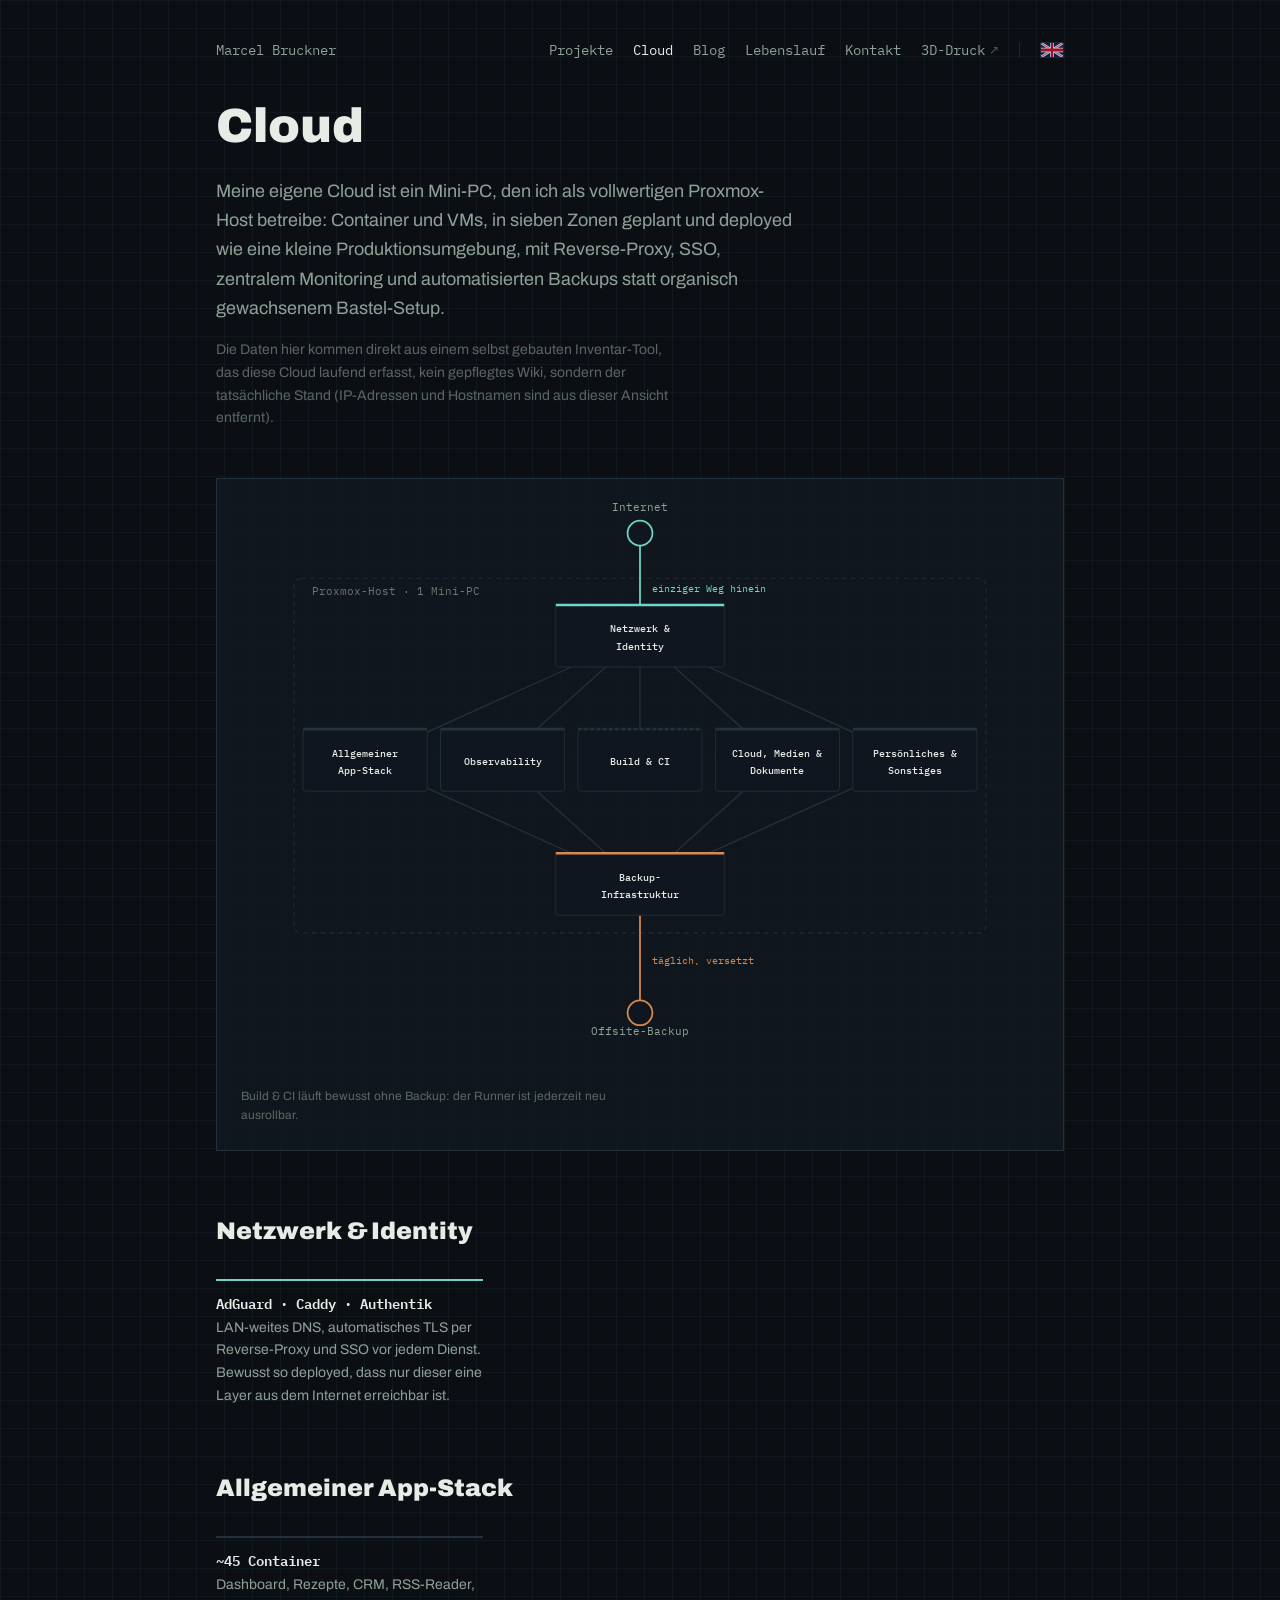
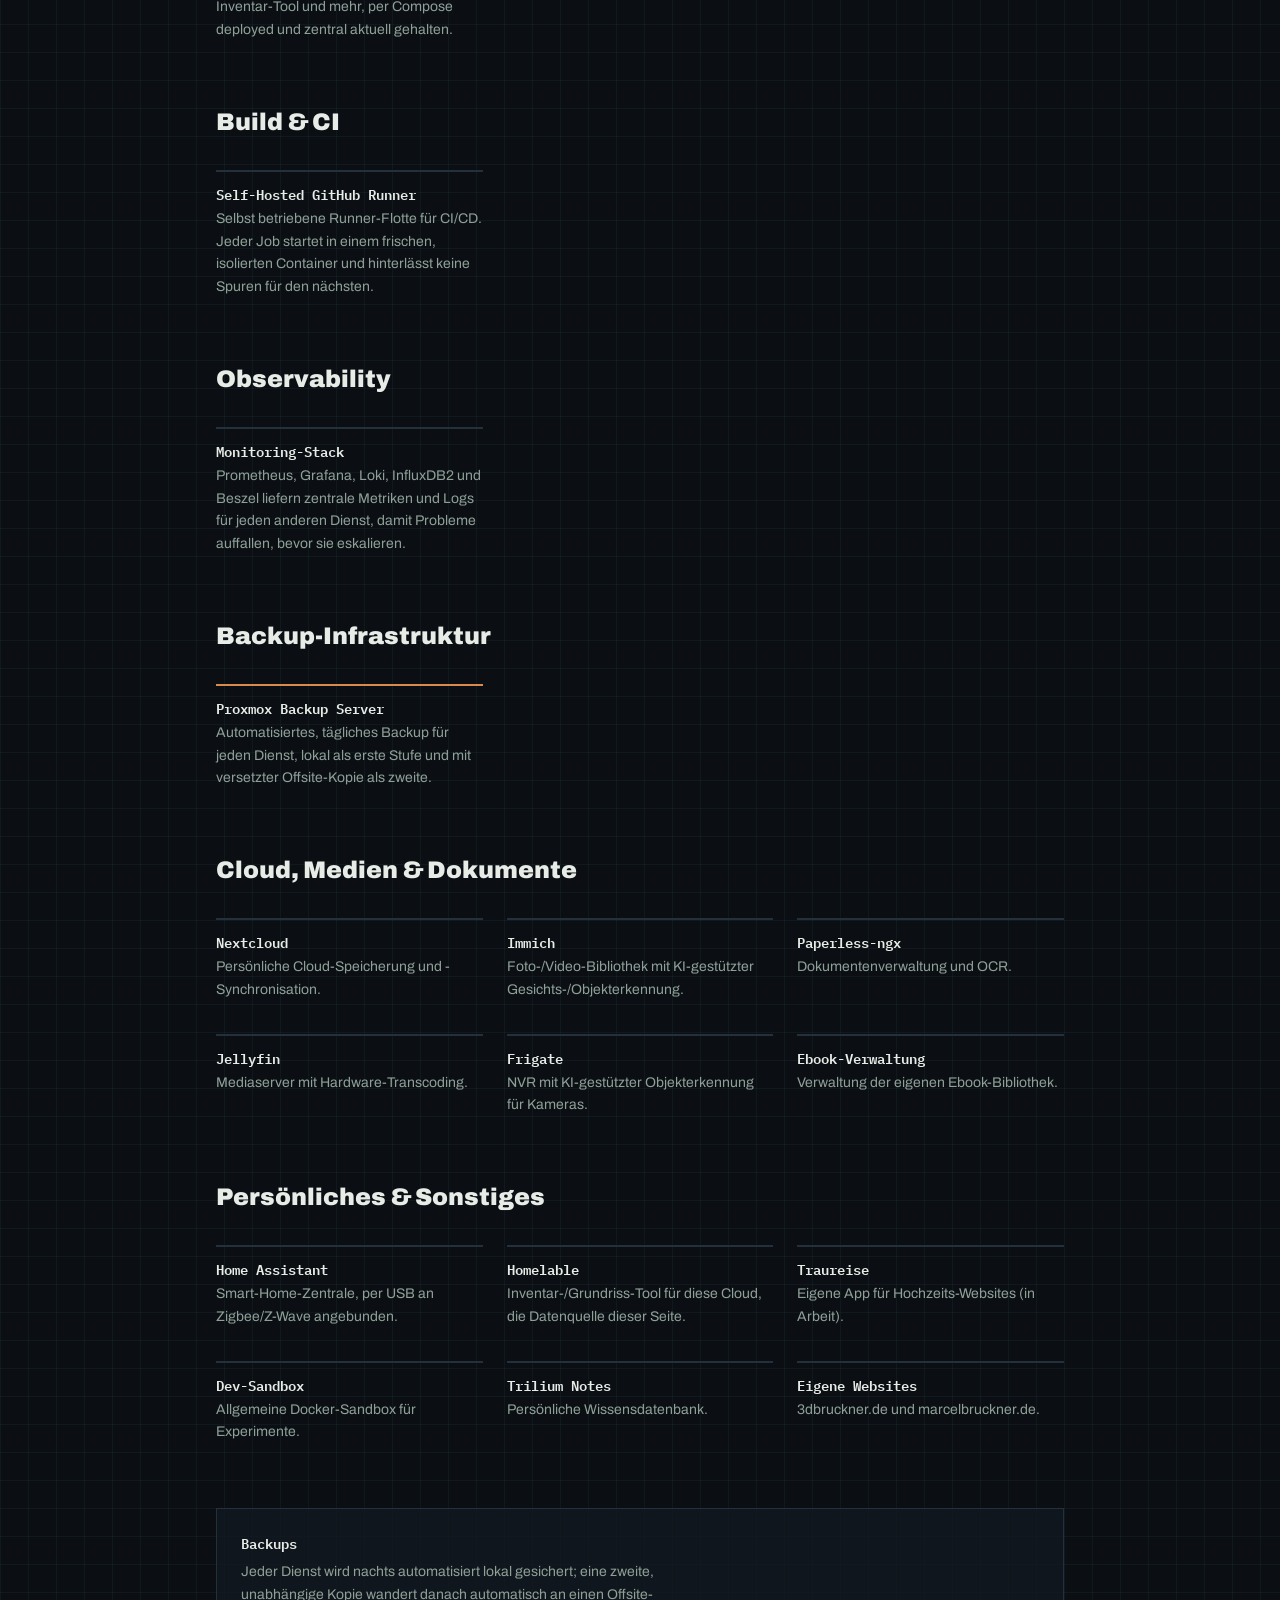
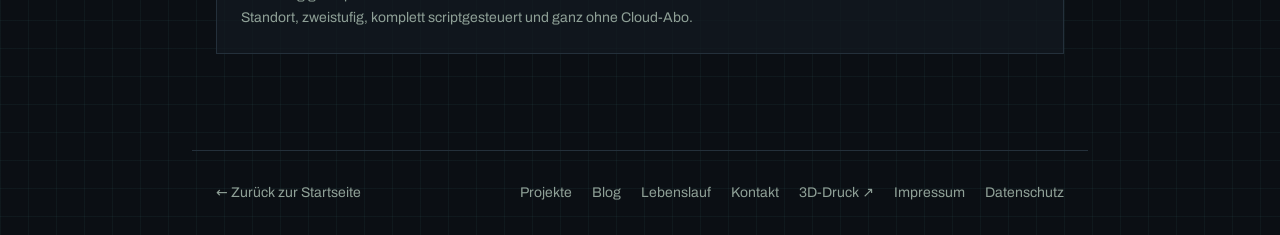
==== commit 218b02e4: "deploy: MarcelBruckner-Business/marcelbruckner@d6392c6aa7f992b6c9e92d2cf731e786e02212b7" ====
--- a/cloud/index.html
+++ b/cloud/index.html
@@ -1 +1,2 @@
-<!DOCTYPE html><html lang="de"><head><meta charset="UTF-8"><meta name="viewport" content="width=device-width, initial-scale=1.0"><meta name="description" content="Die eigene Cloud von Marcel Bruckner: ein Mini-PC als Proxmox-Host mit selbst gehosteten Diensten, Backups, Monitoring und Single Sign-on."><title>Cloud · Marcel Bruckner</title><link rel="icon" href="/favicon.svg" type="image/svg+xml"><link rel="canonical" href="https://marcelbruckner.de/cloud/"><link rel="alternate" hreflang="de" href="https://marcelbruckner.de/cloud"><link rel="alternate" hreflang="en" href="https://marcelbruckner.de/en/cloud"><link rel="alternate" hreflang="x-default" href="https://marcelbruckner.de/cloud"><meta property="og:type" content="website"><meta property="og:locale" content="de_DE"><meta property="og:site_name" content="Marcel Bruckner"><meta property="og:url" content="https://marcelbruckner.de/cloud/"><meta property="og:title" content="Cloud · Marcel Bruckner"><meta property="og:description" content="Die eigene Cloud von Marcel Bruckner: ein Mini-PC als Proxmox-Host mit selbst gehosteten Diensten, Backups, Monitoring und Single Sign-on."><meta name="twitter:card" content="summary"><meta name="twitter:title" content="Cloud · Marcel Bruckner"><meta name="twitter:description" content="Die eigene Cloud von Marcel Bruckner: ein Mini-PC als Proxmox-Host mit selbst gehosteten Diensten, Backups, Monitoring und Single Sign-on."><link rel="stylesheet" href="/_astro/BaseLayout.BdWsQlIG.css"></head><body class="text-ink min-h-screen flex flex-col"><header class="max-w-4xl w-full mx-auto px-6 pt-10 flex items-center justify-between"><a href="/" class="font-mono text-sm text-ink-soft hover:text-ink transition-colors">Marcel Bruckner</a><nav class="flex gap-5 font-mono text-sm"><a href="/projekte" class="text-ink-soft hover:text-ink transition-colors">Projekte</a><span class="text-ink" aria-current="page">Cloud</span><a href="/lebenslauf" class="text-ink-soft hover:text-ink transition-colors">Lebenslauf</a><a href="https://3dbruckner.de" target="_blank" rel="noopener noreferrer" class="text-ink-soft hover:text-ink transition-colors inline-flex items-center gap-1">3D-Druck <span class="text-ink-soft/50 text-xs" aria-hidden="true">↗</span></a><a href="/en/cloud" hreflang="en" lang="en" aria-label="Switch to English" title="English" class="border-l border-line pl-5 flex items-center opacity-80 hover:opacity-100 transition-opacity"><svg viewBox="0 0 60 30" class="w-6 h-4 border border-line" aria-hidden="true" preserveAspectRatio="none"><rect width="60" height="30" fill="#012169"></rect><path d="M0,0 L60,30 M60,0 L0,30" stroke="#fff" stroke-width="6"></path><path d="M0,0 L60,30 M60,0 L0,30" stroke="#c8102e" stroke-width="2"></path><path d="M30,0 V30 M0,15 H60" stroke="#fff" stroke-width="10"></path><path d="M30,0 V30 M0,15 H60" stroke="#c8102e" stroke-width="6"></path></svg></a></nav></header><main class="flex-1"><section class="max-w-4xl mx-auto px-6 pt-10 pb-12"><h1 class="text-4xl md:text-5xl font-black leading-[1.1] text-ink mb-6 text-balance">Cloud</h1><p class="text-ink-soft text-lg leading-relaxed max-w-[58ch]">Meine eigene Cloud ist ein Mini-PC, den ich als vollwertigen Proxmox-Host betreibe: Container und VMs, in sieben Zonen geplant und deployed wie eine kleine Produktionsumgebung, mit Reverse-Proxy, SSO, zentralem Monitoring und automatisierten Backups statt organisch gewachsenem Bastel-Setup.</p><p class="text-ink-soft/60 text-sm leading-relaxed max-w-[58ch] mt-4">Die Daten hier kommen direkt aus einem selbst gebauten Inventar-Tool, das diese Cloud laufend erfasst, kein gepflegtes Wiki, sondern der tatsächliche Stand (IP-Adressen und Hostnamen sind aus dieser Ansicht entfernt).</p></section><!-- Zone map: everything on one host, the one inbound path, and the backup flow --><section class="max-w-4xl mx-auto px-6 pb-16"><div class="border border-line bg-panel/70 p-4 sm:p-6"><svg viewBox="0 0 900 640" class="w-full h-auto" role="img" aria-label="Diagramm: Alle sieben Zonen laufen auf einem Proxmox-Host. Nur Netzwerk &amp; Identity hat einen eingehenden Pfad aus dem Internet. Von dort fließt es durch die Zonen; fünf der sieben sichern nachts in die Backup-Infrastruktur, die täglich eine Kopie offsite ablegt. Build &amp; CI läuft bewusst ohne Backup."><rect x="60" y="85" width="780" height="400" rx="8" fill="none" stroke="var(--color-line)" stroke-width="1.5" stroke-dasharray="5 5" opacity="0.7"></rect><text x="80" y="104" font-family="var(--font-mono)" font-size="12" fill="var(--color-ink-soft)" opacity="0.7">Proxmox-Host · 1 Mini-PC</text><g fill="none" stroke-linecap="round"><path d="M450,34 L450,115" stroke="var(--color-signal)" stroke-width="2" class="edge-line" style="--edge-length: 81; --edge-delay: 0.1s"></path><!-- Netzwerk & Identity provides LAN-DNS/reverse-proxy/SSO to every zone --><path d="M450,150 L140,290" stroke="var(--color-line)" stroke-width="1.5" class="edge-line" style="--edge-length: 340; --edge-delay: 0.15s"></path><path d="M450,150 L295,290" stroke="var(--color-line)" stroke-width="1.5" class="edge-line" style="--edge-length: 209; --edge-delay: 0.2s"></path><path d="M450,150 L450,290" stroke="var(--color-line)" stroke-width="1.5" class="edge-line" style="--edge-length: 140; --edge-delay: 0.25s"></path><path d="M450,150 L605,290" stroke="var(--color-line)" stroke-width="1.5" class="edge-line" style="--edge-length: 209; --edge-delay: 0.3s"></path><path d="M450,150 L760,290" stroke="var(--color-line)" stroke-width="1.5" class="edge-line" style="--edge-length: 340; --edge-delay: 0.35s"></path><!-- nightly backup, every zone except Build & CI --><path d="M140,290 L450,430" stroke="var(--color-line)" stroke-width="1.5" class="edge-line" style="--edge-length: 340; --edge-delay: 0.5s"></path><path d="M295,290 L450,430" stroke="var(--color-line)" stroke-width="1.5" class="edge-line" style="--edge-length: 209; --edge-delay: 0.55s"></path><path d="M605,290 L450,430" stroke="var(--color-line)" stroke-width="1.5" class="edge-line" style="--edge-length: 209; --edge-delay: 0.6s"></path><path d="M760,290 L450,430" stroke="var(--color-line)" stroke-width="1.5" class="edge-line" style="--edge-length: 340; --edge-delay: 0.65s"></path><path d="M450,465 L450,561" stroke="var(--color-copper)" stroke-width="2" class="edge-line" style="--edge-length: 96; --edge-delay: 0.8s"></path></g><text x="463" y="100" font-family="var(--font-mono)" font-size="11" fill="var(--color-signal)">einziger Weg hinein</text><text x="463" y="520" font-family="var(--font-mono)" font-size="11" fill="var(--color-copper)">täglich, versetzt</text><circle cx="450" cy="34" r="14" fill="var(--color-panel-soft)" stroke="var(--color-signal)" stroke-width="2"></circle><text x="450" y="9" text-anchor="middle" font-family="var(--font-mono)" font-size="12" fill="var(--color-ink-soft)">Internet</text><circle cx="450" cy="575" r="14" fill="var(--color-panel-soft)" stroke="var(--color-copper)" stroke-width="2"></circle><text x="450" y="600" text-anchor="middle" font-family="var(--font-mono)" font-size="12" fill="var(--color-ink-soft)">Offsite-Backup</text><g><rect x="355" y="115" width="190" height="70" rx="3" fill="var(--color-panel-soft)" stroke="var(--color-line)" stroke-width="1"></rect><line x1="355" y1="115" x2="545" y2="115" stroke="var(--color-signal)" stroke-width="3"></line><text x="450" text-anchor="middle" font-family="var(--font-mono)" font-size="11" font-weight="500" fill="var(--color-ink)"><tspan x="450" y="146">Netzwerk &amp;</tspan><tspan x="450" y="166">Identity</tspan></text></g><g><rect x="70" y="255" width="140" height="70" rx="3" fill="var(--color-panel-soft)" stroke="var(--color-line)" stroke-width="1"></rect><line x1="70" y1="255" x2="210" y2="255" stroke="var(--color-line)" stroke-width="3"></line><text x="140" text-anchor="middle" font-family="var(--font-mono)" font-size="11" font-weight="500" fill="var(--color-ink)"><tspan x="140" y="286">Allgemeiner</tspan><tspan x="140" y="306">App-Stack</tspan></text></g><g><rect x="225" y="255" width="140" height="70" rx="3" fill="var(--color-panel-soft)" stroke="var(--color-line)" stroke-width="1"></rect><line x1="225" y1="255" x2="365" y2="255" stroke="var(--color-line)" stroke-width="3"></line><text x="295" text-anchor="middle" font-family="var(--font-mono)" font-size="11" font-weight="500" fill="var(--color-ink)"><tspan x="295" y="295">Observability</tspan></text></g><g><rect x="380" y="255" width="140" height="70" rx="3" fill="var(--color-panel-soft)" stroke="var(--color-line)" stroke-width="1"></rect><line x1="380" y1="255" x2="520" y2="255" stroke="var(--color-line)" stroke-width="3" stroke-dasharray="4 3"></line><text x="450" text-anchor="middle" font-family="var(--font-mono)" font-size="11" font-weight="500" fill="var(--color-ink)"><tspan x="450" y="295">Build &amp; CI</tspan></text></g><g><rect x="535" y="255" width="140" height="70" rx="3" fill="var(--color-panel-soft)" stroke="var(--color-line)" stroke-width="1"></rect><line x1="535" y1="255" x2="675" y2="255" stroke="var(--color-line)" stroke-width="3"></line><text x="605" text-anchor="middle" font-family="var(--font-mono)" font-size="11" font-weight="500" fill="var(--color-ink)"><tspan x="605" y="286">Cloud, Medien &amp;</tspan><tspan x="605" y="306">Dokumente</tspan></text></g><g><rect x="690" y="255" width="140" height="70" rx="3" fill="var(--color-panel-soft)" stroke="var(--color-line)" stroke-width="1"></rect><line x1="690" y1="255" x2="830" y2="255" stroke="var(--color-line)" stroke-width="3"></line><text x="760" text-anchor="middle" font-family="var(--font-mono)" font-size="11" font-weight="500" fill="var(--color-ink)"><tspan x="760" y="286">Persönliches &amp;</tspan><tspan x="760" y="306">Sonstiges</tspan></text></g><g><rect x="355" y="395" width="190" height="70" rx="3" fill="var(--color-panel-soft)" stroke="var(--color-line)" stroke-width="1"></rect><line x1="355" y1="395" x2="545" y2="395" stroke="var(--color-copper)" stroke-width="3"></line><text x="450" text-anchor="middle" font-family="var(--font-mono)" font-size="11" font-weight="500" fill="var(--color-ink)"><tspan x="450" y="426">Backup-</tspan><tspan x="450" y="446">Infrastruktur</tspan></text></g></svg><p class="text-ink-soft/60 text-xs leading-relaxed mt-4 max-w-[60ch]">Build &amp; CI läuft bewusst ohne Backup: der Runner ist jederzeit neu ausrollbar.</p></div></section><section class="max-w-4xl mx-auto px-6 pb-16"><h2 class="text-2xl font-black mb-8 text-ink">Netzwerk &amp; Identity</h2><div class="grid sm:grid-cols-2 lg:grid-cols-3 gap-x-6 gap-y-8"><div class="border-t-2 pt-3 border-signal"><h3 class="font-mono text-sm font-semibold text-ink mb-1">AdGuard · Caddy · Authentik</h3><p class="text-ink-soft text-sm leading-relaxed">LAN-weites DNS, automatisches TLS per Reverse-Proxy und SSO vor jedem Dienst. Bewusst so deployed, dass nur dieser eine Layer aus dem Internet erreichbar ist.</p></div></div></section><section class="max-w-4xl mx-auto px-6 pb-16"><h2 class="text-2xl font-black mb-8 text-ink">Allgemeiner App-Stack</h2><div class="grid sm:grid-cols-2 lg:grid-cols-3 gap-x-6 gap-y-8"><div class="border-t-2 pt-3 border-line"><h3 class="font-mono text-sm font-semibold text-ink mb-1">~45 Container</h3><p class="text-ink-soft text-sm leading-relaxed">Dashboard, Rezepte, CRM, RSS-Reader, Inventar-Tool und mehr, per Compose deployed und zentral aktuell gehalten.</p></div></div></section><section class="max-w-4xl mx-auto px-6 pb-16"><h2 class="text-2xl font-black mb-8 text-ink">Build &amp; CI</h2><div class="grid sm:grid-cols-2 lg:grid-cols-3 gap-x-6 gap-y-8"><div class="border-t-2 pt-3 border-line"><h3 class="font-mono text-sm font-semibold text-ink mb-1">Self-Hosted GitHub Runner</h3><p class="text-ink-soft text-sm leading-relaxed">Selbst betriebene Runner-Flotte für CI/CD. Jeder Job startet in einem frischen, isolierten Container und hinterlässt keine Spuren für den nächsten.</p></div></div></section><section class="max-w-4xl mx-auto px-6 pb-16"><h2 class="text-2xl font-black mb-8 text-ink">Observability</h2><div class="grid sm:grid-cols-2 lg:grid-cols-3 gap-x-6 gap-y-8"><div class="border-t-2 pt-3 border-line"><h3 class="font-mono text-sm font-semibold text-ink mb-1">Monitoring-Stack</h3><p class="text-ink-soft text-sm leading-relaxed">Prometheus, Grafana, Loki, InfluxDB2 und Beszel liefern zentrale Metriken und Logs für jeden anderen Dienst, damit Probleme auffallen, bevor sie eskalieren.</p></div></div></section><section class="max-w-4xl mx-auto px-6 pb-16"><h2 class="text-2xl font-black mb-8 text-ink">Backup-Infrastruktur</h2><div class="grid sm:grid-cols-2 lg:grid-cols-3 gap-x-6 gap-y-8"><div class="border-t-2 pt-3 border-copper"><h3 class="font-mono text-sm font-semibold text-ink mb-1">Proxmox Backup Server</h3><p class="text-ink-soft text-sm leading-relaxed">Automatisiertes, tägliches Backup für jeden Dienst, lokal als erste Stufe und mit versetzter Offsite-Kopie als zweite.</p></div></div></section><section class="max-w-4xl mx-auto px-6 pb-16"><h2 class="text-2xl font-black mb-8 text-ink">Cloud, Medien &amp; Dokumente</h2><div class="grid sm:grid-cols-2 lg:grid-cols-3 gap-x-6 gap-y-8"><div class="border-t-2 pt-3 border-line"><h3 class="font-mono text-sm font-semibold text-ink mb-1">Nextcloud</h3><p class="text-ink-soft text-sm leading-relaxed">Persönliche Cloud-Speicherung und -Synchronisation.</p></div><div class="border-t-2 pt-3 border-line"><h3 class="font-mono text-sm font-semibold text-ink mb-1">Immich</h3><p class="text-ink-soft text-sm leading-relaxed">Foto-/Video-Bibliothek mit KI-gestützter Gesichts-/Objekterkennung.</p></div><div class="border-t-2 pt-3 border-line"><h3 class="font-mono text-sm font-semibold text-ink mb-1">Paperless-ngx</h3><p class="text-ink-soft text-sm leading-relaxed">Dokumentenverwaltung und OCR.</p></div><div class="border-t-2 pt-3 border-line"><h3 class="font-mono text-sm font-semibold text-ink mb-1">Jellyfin</h3><p class="text-ink-soft text-sm leading-relaxed">Mediaserver mit Hardware-Transcoding.</p></div><div class="border-t-2 pt-3 border-line"><h3 class="font-mono text-sm font-semibold text-ink mb-1">Frigate</h3><p class="text-ink-soft text-sm leading-relaxed">NVR mit KI-gestützter Objekterkennung für Kameras.</p></div><div class="border-t-2 pt-3 border-line"><h3 class="font-mono text-sm font-semibold text-ink mb-1">Ebook-Verwaltung</h3><p class="text-ink-soft text-sm leading-relaxed">Verwaltung der eigenen Ebook-Bibliothek.</p></div></div></section><section class="max-w-4xl mx-auto px-6 pb-16"><h2 class="text-2xl font-black mb-8 text-ink">Persönliches &amp; Sonstiges</h2><div class="grid sm:grid-cols-2 lg:grid-cols-3 gap-x-6 gap-y-8"><div class="border-t-2 pt-3 border-line"><h3 class="font-mono text-sm font-semibold text-ink mb-1">Home Assistant</h3><p class="text-ink-soft text-sm leading-relaxed">Smart-Home-Zentrale, per USB an Zigbee/Z-Wave angebunden.</p></div><div class="border-t-2 pt-3 border-line"><h3 class="font-mono text-sm font-semibold text-ink mb-1">Homelable</h3><p class="text-ink-soft text-sm leading-relaxed">Inventar-/Grundriss-Tool für diese Cloud, die Datenquelle dieser Seite.</p></div><div class="border-t-2 pt-3 border-line"><h3 class="font-mono text-sm font-semibold text-ink mb-1">Traureise</h3><p class="text-ink-soft text-sm leading-relaxed">Eigene App für Hochzeits-Websites (in Arbeit).</p></div><div class="border-t-2 pt-3 border-line"><h3 class="font-mono text-sm font-semibold text-ink mb-1">Dev-Sandbox</h3><p class="text-ink-soft text-sm leading-relaxed">Allgemeine Docker-Sandbox für Experimente.</p></div><div class="border-t-2 pt-3 border-line"><h3 class="font-mono text-sm font-semibold text-ink mb-1">Trilium Notes</h3><p class="text-ink-soft text-sm leading-relaxed">Persönliche Wissensdatenbank.</p></div><div class="border-t-2 pt-3 border-line"><h3 class="font-mono text-sm font-semibold text-ink mb-1">Eigene Websites</h3><p class="text-ink-soft text-sm leading-relaxed">3dbruckner.de und marcelbruckner.de.</p></div></div></section><section class="max-w-4xl mx-auto px-6 pb-24"><div class="border border-line bg-panel/70 p-6"><h2 class="font-mono text-sm font-semibold text-ink mb-2">Backups</h2><p class="text-ink-soft text-sm leading-relaxed max-w-[58ch]">Jeder Dienst wird nachts automatisiert lokal gesichert; eine zweite, unabhängige Kopie wandert danach automatisch an einen Offsite-Standort, zweistufig, komplett scriptgesteuert und ganz ohne Cloud-Abo.</p></div></section></main><footer class="max-w-4xl w-full mx-auto px-6 py-8 border-t border-line flex flex-col sm:flex-row sm:items-center justify-between gap-3"><a href="/" class="text-ink-soft text-sm hover:text-ink transition-colors">← Zurück zur Startseite</a><div class="flex flex-wrap gap-x-5 gap-y-2 text-sm"><a href="/projekte" class="text-ink-soft hover:text-ink transition-colors">Projekte</a><a href="/lebenslauf" class="text-ink-soft hover:text-ink transition-colors">Lebenslauf</a><a href="https://3dbruckner.de" target="_blank" rel="noopener noreferrer" class="text-ink-soft hover:text-ink transition-colors">3D-Druck ↗</a><a href="/impressum" class="text-ink-soft hover:text-ink transition-colors">Impressum</a><a href="/datenschutz" class="text-ink-soft hover:text-ink transition-colors">Datenschutz</a></div></footer></body></html>+<!DOCTYPE html><html lang="de"><head><meta charset="UTF-8"><meta name="viewport" content="width=device-width, initial-scale=1.0"><meta name="description" content="Die eigene Cloud von Marcel Bruckner: ein Mini-PC als Proxmox-Host mit selbst gehosteten Diensten, Backups, Monitoring und Single Sign-on."><title>Cloud · Marcel Bruckner</title><link rel="icon" href="/favicon.svg" type="image/svg+xml"><link rel="canonical" href="https://marcelbruckner.de/cloud/"><link rel="alternate" type="application/rss+xml" title="Marcel Bruckner · Blog" href="/blog/rss.xml"><link rel="alternate" hreflang="de" href="https://marcelbruckner.de/cloud"><link rel="alternate" hreflang="en" href="https://marcelbruckner.de/en/cloud"><link rel="alternate" hreflang="x-default" href="https://marcelbruckner.de/cloud"><meta property="og:type" content="website"><meta property="og:locale" content="de_DE"><meta property="og:site_name" content="Marcel Bruckner"><meta property="og:url" content="https://marcelbruckner.de/cloud/"><meta property="og:title" content="Cloud · Marcel Bruckner"><meta property="og:description" content="Die eigene Cloud von Marcel Bruckner: ein Mini-PC als Proxmox-Host mit selbst gehosteten Diensten, Backups, Monitoring und Single Sign-on."><meta name="twitter:card" content="summary"><meta name="twitter:title" content="Cloud · Marcel Bruckner"><meta name="twitter:description" content="Die eigene Cloud von Marcel Bruckner: ein Mini-PC als Proxmox-Host mit selbst gehosteten Diensten, Backups, Monitoring und Single Sign-on."><link rel="stylesheet" href="/_astro/BaseLayout.D7RoX8_S.css"><style>.nav-menu[data-astro-cid-nen7h5rs] summary[data-astro-cid-nen7h5rs]::-webkit-details-marker{display:none}.nav-menu[data-astro-cid-nen7h5rs] .icon-close[data-astro-cid-nen7h5rs],.nav-menu[data-astro-cid-nen7h5rs][open] .icon-open[data-astro-cid-nen7h5rs]{display:none}.nav-menu[data-astro-cid-nen7h5rs][open] .icon-close[data-astro-cid-nen7h5rs]{display:block}
+</style></head><body class="text-ink min-h-screen flex flex-col"><header class="relative max-w-4xl w-full mx-auto px-6 pt-10 flex items-center justify-between gap-4" data-astro-cid-nen7h5rs><a href="/" class="font-mono text-sm text-ink-soft hover:text-ink transition-colors" data-astro-cid-nen7h5rs>Marcel Bruckner</a><!-- Wide screens: one row of links --><nav class="hidden md:flex items-center gap-x-5 font-mono text-sm" data-astro-cid-nen7h5rs><a href="/projekte" class="text-ink-soft hover:text-ink transition-colors" data-astro-cid-nen7h5rs>Projekte</a><span class="text-ink" aria-current="page" data-astro-cid-nen7h5rs>Cloud</span><a href="/blog" class="text-ink-soft hover:text-ink transition-colors" data-astro-cid-nen7h5rs>Blog</a><a href="/lebenslauf" class="text-ink-soft hover:text-ink transition-colors" data-astro-cid-nen7h5rs>Lebenslauf</a><a href="/kontakt" class="text-ink-soft hover:text-ink transition-colors" data-astro-cid-nen7h5rs>Kontakt</a><a href="https://3dbruckner.de" target="_blank" rel="noopener noreferrer" class="text-ink-soft hover:text-ink transition-colors inline-flex items-center gap-1" data-astro-cid-nen7h5rs>3D-Druck <span class="text-ink-soft/50 text-xs" aria-hidden="true" data-astro-cid-nen7h5rs>↗</span></a><a href="/en/cloud" hreflang="en" lang="en" aria-label="Switch to English" title="English" class="border-l border-line pl-5 flex items-center opacity-80 hover:opacity-100 transition-opacity" data-astro-cid-nen7h5rs><svg viewBox="0 0 60 30" class="w-6 h-4 border border-line" aria-hidden="true" preserveAspectRatio="none" data-astro-cid-nen7h5rs><rect width="60" height="30" fill="#012169" data-astro-cid-nen7h5rs></rect><path d="M0,0 L60,30 M60,0 L0,30" stroke="#fff" stroke-width="6" data-astro-cid-nen7h5rs></path><path d="M0,0 L60,30 M60,0 L0,30" stroke="#c8102e" stroke-width="2" data-astro-cid-nen7h5rs></path><path d="M30,0 V30 M0,15 H60" stroke="#fff" stroke-width="10" data-astro-cid-nen7h5rs></path><path d="M30,0 V30 M0,15 H60" stroke="#c8102e" stroke-width="6" data-astro-cid-nen7h5rs></path></svg></a></nav><!-- Narrow screens: the same links in a dropdown --><details class="nav-menu md:hidden font-mono text-sm" data-astro-cid-nen7h5rs><summary aria-label="Menü" class="list-none cursor-pointer flex items-center justify-center w-10 h-10 -mr-2 text-ink-soft hover:text-ink transition-colors" data-astro-cid-nen7h5rs><svg viewBox="0 0 24 24" class="w-6 h-6 icon-open" fill="none" stroke="currentColor" stroke-width="1.5" stroke-linecap="round" aria-hidden="true" data-astro-cid-nen7h5rs><path d="M4 7h16M4 12h16M4 17h16" data-astro-cid-nen7h5rs></path></svg><svg viewBox="0 0 24 24" class="w-6 h-6 icon-close" fill="none" stroke="currentColor" stroke-width="1.5" stroke-linecap="round" aria-hidden="true" data-astro-cid-nen7h5rs><path d="M6 6l12 12M18 6L6 18" data-astro-cid-nen7h5rs></path></svg></summary><nav class="absolute right-6 top-full mt-2 z-50 min-w-48 flex flex-col bg-panel border border-line shadow-lg py-2" data-astro-cid-nen7h5rs><a href="/projekte" class="px-4 py-2 border-l-2 border-transparent text-ink-soft hover:text-ink hover:bg-panel-soft transition-colors" data-astro-cid-nen7h5rs>Projekte</a><span class="px-4 py-2 text-ink border-l-2 border-copper" aria-current="page" data-astro-cid-nen7h5rs>Cloud</span><a href="/blog" class="px-4 py-2 border-l-2 border-transparent text-ink-soft hover:text-ink hover:bg-panel-soft transition-colors" data-astro-cid-nen7h5rs>Blog</a><a href="/lebenslauf" class="px-4 py-2 border-l-2 border-transparent text-ink-soft hover:text-ink hover:bg-panel-soft transition-colors" data-astro-cid-nen7h5rs>Lebenslauf</a><a href="/kontakt" class="px-4 py-2 border-l-2 border-transparent text-ink-soft hover:text-ink hover:bg-panel-soft transition-colors" data-astro-cid-nen7h5rs>Kontakt</a><a href="https://3dbruckner.de" target="_blank" rel="noopener noreferrer" class="px-4 py-2 border-l-2 border-transparent text-ink-soft hover:text-ink hover:bg-panel-soft transition-colors inline-flex items-center gap-1" data-astro-cid-nen7h5rs>3D-Druck <span class="text-ink-soft/50 text-xs" aria-hidden="true" data-astro-cid-nen7h5rs>↗</span></a><a href="/en/cloud" hreflang="en" lang="en" aria-label="Switch to English" class="mt-2 pt-3 pb-2 px-4 border-t border-l-2 border-l-transparent border-line text-ink-soft hover:text-ink transition-colors" data-astro-cid-nen7h5rs>English</a></nav></details></header><script type="module">for(let e of document.querySelectorAll(`.nav-menu`))document.addEventListener(`click`,t=>{e.open&&!e.contains(t.target)&&(e.open=!1)}),document.addEventListener(`keydown`,t=>{t.key===`Escape`&&e.open&&(e.open=!1,e.querySelector(`summary`)?.focus())});</script><main class="flex-1"><section class="max-w-4xl mx-auto px-6 pt-10 pb-12"><h1 class="text-4xl md:text-5xl font-black leading-[1.1] text-ink mb-6 text-balance">Cloud</h1><p class="text-ink-soft text-lg leading-relaxed max-w-[58ch]">Meine eigene Cloud ist ein Mini-PC, den ich als vollwertigen Proxmox-Host betreibe: Container und VMs, in sieben Zonen geplant und deployed wie eine kleine Produktionsumgebung, mit Reverse-Proxy, SSO, zentralem Monitoring und automatisierten Backups statt organisch gewachsenem Bastel-Setup.</p><p class="text-ink-soft/60 text-sm leading-relaxed max-w-[58ch] mt-4">Die Daten hier kommen direkt aus einem selbst gebauten Inventar-Tool, das diese Cloud laufend erfasst, kein gepflegtes Wiki, sondern der tatsächliche Stand (IP-Adressen und Hostnamen sind aus dieser Ansicht entfernt).</p></section><!-- Zone map: everything on one host, the one inbound path, and the backup flow --><section class="max-w-4xl mx-auto px-6 pb-16"><div class="border border-line bg-panel/70 p-4 sm:p-6"><svg viewBox="0 0 900 640" class="w-full h-auto" role="img" aria-label="Diagramm: Alle sieben Zonen laufen auf einem Proxmox-Host. Nur Netzwerk &amp; Identity hat einen eingehenden Pfad aus dem Internet. Von dort fließt es durch die Zonen; fünf der sieben sichern nachts in die Backup-Infrastruktur, die täglich eine Kopie offsite ablegt. Build &amp; CI läuft bewusst ohne Backup."><rect x="60" y="85" width="780" height="400" rx="8" fill="none" stroke="var(--color-line)" stroke-width="1.5" stroke-dasharray="5 5" opacity="0.7"></rect><text x="80" y="104" font-family="var(--font-mono)" font-size="12" fill="var(--color-ink-soft)" opacity="0.7">Proxmox-Host · 1 Mini-PC</text><g fill="none" stroke-linecap="round"><path d="M450,34 L450,115" stroke="var(--color-signal)" stroke-width="2" class="edge-line" style="--edge-length: 81; --edge-delay: 0.1s"></path><!-- Netzwerk & Identity provides LAN-DNS/reverse-proxy/SSO to every zone --><path d="M450,150 L140,290" stroke="var(--color-line)" stroke-width="1.5" class="edge-line" style="--edge-length: 340; --edge-delay: 0.15s"></path><path d="M450,150 L295,290" stroke="var(--color-line)" stroke-width="1.5" class="edge-line" style="--edge-length: 209; --edge-delay: 0.2s"></path><path d="M450,150 L450,290" stroke="var(--color-line)" stroke-width="1.5" class="edge-line" style="--edge-length: 140; --edge-delay: 0.25s"></path><path d="M450,150 L605,290" stroke="var(--color-line)" stroke-width="1.5" class="edge-line" style="--edge-length: 209; --edge-delay: 0.3s"></path><path d="M450,150 L760,290" stroke="var(--color-line)" stroke-width="1.5" class="edge-line" style="--edge-length: 340; --edge-delay: 0.35s"></path><!-- nightly backup, every zone except Build & CI --><path d="M140,290 L450,430" stroke="var(--color-line)" stroke-width="1.5" class="edge-line" style="--edge-length: 340; --edge-delay: 0.5s"></path><path d="M295,290 L450,430" stroke="var(--color-line)" stroke-width="1.5" class="edge-line" style="--edge-length: 209; --edge-delay: 0.55s"></path><path d="M605,290 L450,430" stroke="var(--color-line)" stroke-width="1.5" class="edge-line" style="--edge-length: 209; --edge-delay: 0.6s"></path><path d="M760,290 L450,430" stroke="var(--color-line)" stroke-width="1.5" class="edge-line" style="--edge-length: 340; --edge-delay: 0.65s"></path><path d="M450,465 L450,561" stroke="var(--color-copper)" stroke-width="2" class="edge-line" style="--edge-length: 96; --edge-delay: 0.8s"></path></g><text x="463" y="100" font-family="var(--font-mono)" font-size="11" fill="var(--color-signal)">einziger Weg hinein</text><text x="463" y="520" font-family="var(--font-mono)" font-size="11" fill="var(--color-copper)">täglich, versetzt</text><circle cx="450" cy="34" r="14" fill="var(--color-panel-soft)" stroke="var(--color-signal)" stroke-width="2"></circle><text x="450" y="9" text-anchor="middle" font-family="var(--font-mono)" font-size="12" fill="var(--color-ink-soft)">Internet</text><circle cx="450" cy="575" r="14" fill="var(--color-panel-soft)" stroke="var(--color-copper)" stroke-width="2"></circle><text x="450" y="600" text-anchor="middle" font-family="var(--font-mono)" font-size="12" fill="var(--color-ink-soft)">Offsite-Backup</text><g><rect x="355" y="115" width="190" height="70" rx="3" fill="var(--color-panel-soft)" stroke="var(--color-line)" stroke-width="1"></rect><line x1="355" y1="115" x2="545" y2="115" stroke="var(--color-signal)" stroke-width="3"></line><text x="450" text-anchor="middle" font-family="var(--font-mono)" font-size="11" font-weight="500" fill="var(--color-ink)"><tspan x="450" y="146">Netzwerk &amp;</tspan><tspan x="450" y="166">Identity</tspan></text></g><g><rect x="70" y="255" width="140" height="70" rx="3" fill="var(--color-panel-soft)" stroke="var(--color-line)" stroke-width="1"></rect><line x1="70" y1="255" x2="210" y2="255" stroke="var(--color-line)" stroke-width="3"></line><text x="140" text-anchor="middle" font-family="var(--font-mono)" font-size="11" font-weight="500" fill="var(--color-ink)"><tspan x="140" y="286">Allgemeiner</tspan><tspan x="140" y="306">App-Stack</tspan></text></g><g><rect x="225" y="255" width="140" height="70" rx="3" fill="var(--color-panel-soft)" stroke="var(--color-line)" stroke-width="1"></rect><line x1="225" y1="255" x2="365" y2="255" stroke="var(--color-line)" stroke-width="3"></line><text x="295" text-anchor="middle" font-family="var(--font-mono)" font-size="11" font-weight="500" fill="var(--color-ink)"><tspan x="295" y="295">Observability</tspan></text></g><g><rect x="380" y="255" width="140" height="70" rx="3" fill="var(--color-panel-soft)" stroke="var(--color-line)" stroke-width="1"></rect><line x1="380" y1="255" x2="520" y2="255" stroke="var(--color-line)" stroke-width="3" stroke-dasharray="4 3"></line><text x="450" text-anchor="middle" font-family="var(--font-mono)" font-size="11" font-weight="500" fill="var(--color-ink)"><tspan x="450" y="295">Build &amp; CI</tspan></text></g><g><rect x="535" y="255" width="140" height="70" rx="3" fill="var(--color-panel-soft)" stroke="var(--color-line)" stroke-width="1"></rect><line x1="535" y1="255" x2="675" y2="255" stroke="var(--color-line)" stroke-width="3"></line><text x="605" text-anchor="middle" font-family="var(--font-mono)" font-size="11" font-weight="500" fill="var(--color-ink)"><tspan x="605" y="286">Cloud, Medien &amp;</tspan><tspan x="605" y="306">Dokumente</tspan></text></g><g><rect x="690" y="255" width="140" height="70" rx="3" fill="var(--color-panel-soft)" stroke="var(--color-line)" stroke-width="1"></rect><line x1="690" y1="255" x2="830" y2="255" stroke="var(--color-line)" stroke-width="3"></line><text x="760" text-anchor="middle" font-family="var(--font-mono)" font-size="11" font-weight="500" fill="var(--color-ink)"><tspan x="760" y="286">Persönliches &amp;</tspan><tspan x="760" y="306">Sonstiges</tspan></text></g><g><rect x="355" y="395" width="190" height="70" rx="3" fill="var(--color-panel-soft)" stroke="var(--color-line)" stroke-width="1"></rect><line x1="355" y1="395" x2="545" y2="395" stroke="var(--color-copper)" stroke-width="3"></line><text x="450" text-anchor="middle" font-family="var(--font-mono)" font-size="11" font-weight="500" fill="var(--color-ink)"><tspan x="450" y="426">Backup-</tspan><tspan x="450" y="446">Infrastruktur</tspan></text></g></svg><p class="text-ink-soft/60 text-xs leading-relaxed mt-4 max-w-[60ch]">Build &amp; CI läuft bewusst ohne Backup: der Runner ist jederzeit neu ausrollbar.</p></div></section><section class="max-w-4xl mx-auto px-6 pb-16"><h2 class="text-2xl font-black mb-8 text-ink">Netzwerk &amp; Identity</h2><div class="grid sm:grid-cols-2 lg:grid-cols-3 gap-x-6 gap-y-8"><div class="border-t-2 pt-3 border-signal"><h3 class="font-mono text-sm font-semibold text-ink mb-1">AdGuard · Caddy · Authentik</h3><p class="text-ink-soft text-sm leading-relaxed">LAN-weites DNS, automatisches TLS per Reverse-Proxy und SSO vor jedem Dienst. Bewusst so deployed, dass nur dieser eine Layer aus dem Internet erreichbar ist.</p></div></div></section><section class="max-w-4xl mx-auto px-6 pb-16"><h2 class="text-2xl font-black mb-8 text-ink">Allgemeiner App-Stack</h2><div class="grid sm:grid-cols-2 lg:grid-cols-3 gap-x-6 gap-y-8"><div class="border-t-2 pt-3 border-line"><h3 class="font-mono text-sm font-semibold text-ink mb-1">~45 Container</h3><p class="text-ink-soft text-sm leading-relaxed">Dashboard, Rezepte, CRM, RSS-Reader, Inventar-Tool und mehr, per Compose deployed und zentral aktuell gehalten.</p></div></div></section><section class="max-w-4xl mx-auto px-6 pb-16"><h2 class="text-2xl font-black mb-8 text-ink">Build &amp; CI</h2><div class="grid sm:grid-cols-2 lg:grid-cols-3 gap-x-6 gap-y-8"><div class="border-t-2 pt-3 border-line"><h3 class="font-mono text-sm font-semibold text-ink mb-1">Self-Hosted GitHub Runner</h3><p class="text-ink-soft text-sm leading-relaxed">Selbst betriebene Runner-Flotte für CI/CD. Jeder Job startet in einem frischen, isolierten Container und hinterlässt keine Spuren für den nächsten.</p></div></div></section><section class="max-w-4xl mx-auto px-6 pb-16"><h2 class="text-2xl font-black mb-8 text-ink">Observability</h2><div class="grid sm:grid-cols-2 lg:grid-cols-3 gap-x-6 gap-y-8"><div class="border-t-2 pt-3 border-line"><h3 class="font-mono text-sm font-semibold text-ink mb-1">Monitoring-Stack</h3><p class="text-ink-soft text-sm leading-relaxed">Prometheus, Grafana, Loki, InfluxDB2 und Beszel liefern zentrale Metriken und Logs für jeden anderen Dienst, damit Probleme auffallen, bevor sie eskalieren.</p></div></div></section><section class="max-w-4xl mx-auto px-6 pb-16"><h2 class="text-2xl font-black mb-8 text-ink">Backup-Infrastruktur</h2><div class="grid sm:grid-cols-2 lg:grid-cols-3 gap-x-6 gap-y-8"><div class="border-t-2 pt-3 border-copper"><h3 class="font-mono text-sm font-semibold text-ink mb-1">Proxmox Backup Server</h3><p class="text-ink-soft text-sm leading-relaxed">Automatisiertes, tägliches Backup für jeden Dienst, lokal als erste Stufe und mit versetzter Offsite-Kopie als zweite.</p></div></div></section><section class="max-w-4xl mx-auto px-6 pb-16"><h2 class="text-2xl font-black mb-8 text-ink">Cloud, Medien &amp; Dokumente</h2><div class="grid sm:grid-cols-2 lg:grid-cols-3 gap-x-6 gap-y-8"><div class="border-t-2 pt-3 border-line"><h3 class="font-mono text-sm font-semibold text-ink mb-1">Nextcloud</h3><p class="text-ink-soft text-sm leading-relaxed">Persönliche Cloud-Speicherung und -Synchronisation.</p></div><div class="border-t-2 pt-3 border-line"><h3 class="font-mono text-sm font-semibold text-ink mb-1">Immich</h3><p class="text-ink-soft text-sm leading-relaxed">Foto-/Video-Bibliothek mit KI-gestützter Gesichts-/Objekterkennung.</p></div><div class="border-t-2 pt-3 border-line"><h3 class="font-mono text-sm font-semibold text-ink mb-1">Paperless-ngx</h3><p class="text-ink-soft text-sm leading-relaxed">Dokumentenverwaltung und OCR.</p></div><div class="border-t-2 pt-3 border-line"><h3 class="font-mono text-sm font-semibold text-ink mb-1">Jellyfin</h3><p class="text-ink-soft text-sm leading-relaxed">Mediaserver mit Hardware-Transcoding.</p></div><div class="border-t-2 pt-3 border-line"><h3 class="font-mono text-sm font-semibold text-ink mb-1">Frigate</h3><p class="text-ink-soft text-sm leading-relaxed">NVR mit KI-gestützter Objekterkennung für Kameras.</p></div><div class="border-t-2 pt-3 border-line"><h3 class="font-mono text-sm font-semibold text-ink mb-1">Ebook-Verwaltung</h3><p class="text-ink-soft text-sm leading-relaxed">Verwaltung der eigenen Ebook-Bibliothek.</p></div></div></section><section class="max-w-4xl mx-auto px-6 pb-16"><h2 class="text-2xl font-black mb-8 text-ink">Persönliches &amp; Sonstiges</h2><div class="grid sm:grid-cols-2 lg:grid-cols-3 gap-x-6 gap-y-8"><div class="border-t-2 pt-3 border-line"><h3 class="font-mono text-sm font-semibold text-ink mb-1">Home Assistant</h3><p class="text-ink-soft text-sm leading-relaxed">Smart-Home-Zentrale, per USB an Zigbee/Z-Wave angebunden.</p></div><div class="border-t-2 pt-3 border-line"><h3 class="font-mono text-sm font-semibold text-ink mb-1">Homelable</h3><p class="text-ink-soft text-sm leading-relaxed">Inventar-/Grundriss-Tool für diese Cloud, die Datenquelle dieser Seite.</p></div><div class="border-t-2 pt-3 border-line"><h3 class="font-mono text-sm font-semibold text-ink mb-1">Traureise</h3><p class="text-ink-soft text-sm leading-relaxed">Eigene App für Hochzeits-Websites (in Arbeit).</p></div><div class="border-t-2 pt-3 border-line"><h3 class="font-mono text-sm font-semibold text-ink mb-1">Dev-Sandbox</h3><p class="text-ink-soft text-sm leading-relaxed">Allgemeine Docker-Sandbox für Experimente.</p></div><div class="border-t-2 pt-3 border-line"><h3 class="font-mono text-sm font-semibold text-ink mb-1">Trilium Notes</h3><p class="text-ink-soft text-sm leading-relaxed">Persönliche Wissensdatenbank.</p></div><div class="border-t-2 pt-3 border-line"><h3 class="font-mono text-sm font-semibold text-ink mb-1">Eigene Websites</h3><p class="text-ink-soft text-sm leading-relaxed">3dbruckner.de und marcelbruckner.de.</p></div></div></section><section class="max-w-4xl mx-auto px-6 pb-24"><div class="border border-line bg-panel/70 p-6"><h2 class="font-mono text-sm font-semibold text-ink mb-2">Backups</h2><p class="text-ink-soft text-sm leading-relaxed max-w-[58ch]">Jeder Dienst wird nachts automatisiert lokal gesichert; eine zweite, unabhängige Kopie wandert danach automatisch an einen Offsite-Standort, zweistufig, komplett scriptgesteuert und ganz ohne Cloud-Abo.</p></div></section></main><footer class="max-w-4xl w-full mx-auto px-6 py-8 border-t border-line flex flex-col sm:flex-row sm:items-center justify-between gap-3"><a href="/" class="text-ink-soft text-sm hover:text-ink transition-colors">← Zurück zur Startseite</a><div class="flex flex-wrap gap-x-5 gap-y-2 text-sm"><a href="/projekte" class="text-ink-soft hover:text-ink transition-colors">Projekte</a><a href="/blog" class="text-ink-soft hover:text-ink transition-colors">Blog</a><a href="/lebenslauf" class="text-ink-soft hover:text-ink transition-colors">Lebenslauf</a><a href="/kontakt" class="text-ink-soft hover:text-ink transition-colors">Kontakt</a><a href="https://3dbruckner.de" target="_blank" rel="noopener noreferrer" class="text-ink-soft hover:text-ink transition-colors">3D-Druck ↗</a><a href="/impressum" class="text-ink-soft hover:text-ink transition-colors">Impressum</a><a href="/datenschutz" class="text-ink-soft hover:text-ink transition-colors">Datenschutz</a></div></footer></body></html>
--- a/_astro/BaseLayout.D7RoX8_S.css
+++ b/_astro/BaseLayout.D7RoX8_S.css
@@ -0,0 +1,2 @@
+/*! tailwindcss v4.3.3 | MIT License | https://tailwindcss.com */
+@layer properties{@supports (((-webkit-hyphens:none)) and (not (margin-trim:inline))) or ((-moz-orient:inline) and (not (color:rgb(from red r g b)))){*,:before,:after,::backdrop{--tw-border-style:solid;--tw-leading:initial;--tw-font-weight:initial;--tw-shadow:0 0 #0000;--tw-shadow-color:initial;--tw-shadow-alpha:100%;--tw-inset-shadow:0 0 #0000;--tw-inset-shadow-color:initial;--tw-inset-shadow-alpha:100%;--tw-ring-color:initial;--tw-ring-shadow:0 0 #0000;--tw-inset-ring-color:initial;--tw-inset-ring-shadow:0 0 #0000;--tw-ring-inset:initial;--tw-ring-offset-width:0px;--tw-ring-offset-color:#fff;--tw-ring-offset-shadow:0 0 #0000;--tw-blur:initial;--tw-brightness:initial;--tw-contrast:initial;--tw-grayscale:initial;--tw-hue-rotate:initial;--tw-invert:initial;--tw-opacity:initial;--tw-saturate:initial;--tw-sepia:initial;--tw-drop-shadow:initial;--tw-drop-shadow-color:initial;--tw-drop-shadow-alpha:100%;--tw-drop-shadow-size:initial;--tw-translate-x:0;--tw-translate-y:0;--tw-translate-z:0}}}@layer theme{:root,:host{--font-sans:"Archivo", ui-sans-serif, system-ui, sans-serif;--font-mono:"IBM Plex Mono", ui-monospace, "SF Mono", monospace;--spacing:.25rem;--container-md:28rem;--container-2xl:42rem;--container-3xl:48rem;--container-4xl:56rem;--text-xs:.75rem;--text-xs--line-height:calc(1 / .75);--text-sm:.875rem;--text-sm--line-height:calc(1.25 / .875);--text-lg:1.125rem;--text-lg--line-height:calc(1.75 / 1.125);--text-2xl:1.5rem;--text-2xl--line-height:calc(2 / 1.5);--text-3xl:1.875rem;--text-3xl--line-height:calc(2.25 / 1.875);--text-4xl:2.25rem;--text-4xl--line-height:calc(2.5 / 2.25);--text-5xl:3rem;--text-5xl--line-height:1;--font-weight-normal:400;--font-weight-semibold:600;--font-weight-bold:700;--font-weight-black:900;--leading-snug:1.375;--leading-relaxed:1.625;--default-transition-duration:.15s;--default-transition-timing-function:cubic-bezier(.4, 0, .2, 1);--default-font-family:var(--font-sans);--default-mono-font-family:var(--font-mono);--color-void:#0b0f14;--color-panel:#131a22;--color-panel-soft:#0f1620;--color-ink:#e7ece6;--color-ink-soft:#8fa097;--color-copper:#d98a4f;--color-copper-dark:#a85f2c;--color-signal:#6fd6c7;--color-print:#a48cf0;--color-line:#24303b}}@layer base{*,:after,:before,::backdrop{box-sizing:border-box;border:0 solid;margin:0;padding:0}::file-selector-button{box-sizing:border-box;border:0 solid;margin:0;padding:0}html,:host{-webkit-text-size-adjust:100%;tab-size:4;line-height:1.5;font-family:var(--default-font-family,-apple-system, BlinkMacSystemFont, "Segoe UI", Roboto, "Helvetica Neue", "Noto Sans", Arial, sans-serif, "Apple Color Emoji", "Segoe UI Emoji", "Segoe UI Symbol", "Noto Color Emoji");font-feature-settings:var(--default-font-feature-settings,normal);font-variation-settings:var(--default-font-variation-settings,normal);-webkit-tap-highlight-color:transparent}hr{height:0;color:inherit;border-top-width:1px}abbr:where([title]){text-decoration:underline dotted}h1,h2,h3,h4,h5,h6{font-size:inherit;font-weight:inherit}a{color:inherit;-webkit-text-decoration:inherit;-webkit-text-decoration:inherit;-webkit-text-decoration:inherit;text-decoration:inherit}b,strong{font-weight:bolder}code,kbd,samp,pre{font-family:var(--default-mono-font-family,ui-monospace, SFMono-Regular, Menlo, Monaco, Consolas, "Liberation Mono", "Courier New", monospace);font-feature-settings:var(--default-mono-font-feature-settings,normal);font-variation-settings:var(--default-mono-font-variation-settings,normal);font-size:1em}small{font-size:80%}sub,sup{vertical-align:baseline;font-size:75%;line-height:0;position:relative}sub{bottom:-.25em}sup{top:-.5em}table{text-indent:0;border-color:inherit;border-collapse:collapse}:-moz-focusring:where(:not(iframe)){outline:auto}progress{vertical-align:baseline}summary{display:list-item}ol,ul,menu{list-style:none}img,svg,video,canvas,audio,iframe,embed,object{vertical-align:middle;display:block}img,video{max-width:100%;height:auto}button,input,select,optgroup,textarea{font:inherit;font-feature-settings:inherit;font-variation-settings:inherit;letter-spacing:inherit;color:inherit;opacity:1;background-color:#0000;border-radius:0}::file-selector-button{font:inherit;font-feature-settings:inherit;font-variation-settings:inherit;letter-spacing:inherit;color:inherit;opacity:1;background-color:#0000;border-radius:0}:where(select:is([multiple],[size])) optgroup{font-weight:bolder}:where(select:is([multiple],[size])) optgroup option{padding-inline-start:20px}::file-selector-button{margin-inline-end:4px}::placeholder{opacity:1}@supports (not ((-webkit-appearance:-apple-pay-button))) or (contain-intrinsic-size:1px){::placeholder{color:currentColor}@supports (color:color-mix(in lab, red, red)){::placeholder{color:color-mix(in oklab, currentcolor 50%, transparent)}}}textarea{resize:vertical}::-webkit-search-decoration{-webkit-appearance:none}::-webkit-date-and-time-value{min-height:1lh;text-align:inherit}::-webkit-datetime-edit{display:inline-flex}::-webkit-datetime-edit-fields-wrapper{padding:0}::-webkit-datetime-edit{padding-block:0}::-webkit-datetime-edit-year-field{padding-block:0}::-webkit-datetime-edit-month-field{padding-block:0}::-webkit-datetime-edit-day-field{padding-block:0}::-webkit-datetime-edit-hour-field{padding-block:0}::-webkit-datetime-edit-minute-field{padding-block:0}::-webkit-datetime-edit-second-field{padding-block:0}::-webkit-datetime-edit-millisecond-field{padding-block:0}::-webkit-datetime-edit-meridiem-field{padding-block:0}::-webkit-calendar-picker-indicator{line-height:1}:-moz-ui-invalid{box-shadow:none}button,input:where([type=button],[type=reset],[type=submit]){appearance:button}::file-selector-button{appearance:button}::-webkit-inner-spin-button{height:auto}::-webkit-outer-spin-button{height:auto}[hidden]:where(:not([hidden=until-found])){display:none!important}body{font-family:var(--font-sans);isolation:isolate;background-color:var(--color-void);background-image:linear-gradient(90deg,#6fd6c70d 1px,#0000 1px),linear-gradient(#6fd6c70d 1px,#0000 1px);background-size:28px 28px;position:relative}body:before{content:"";z-index:-1;mix-blend-mode:screen;pointer-events:none;background-image:linear-gradient(115deg,#0000 32%,#6fd6c729 46%,#d98a4f24 54%,#0000 68%);background-position:0 0;background-size:320% 320%;animation:18s ease-in-out infinite grid-sweep;position:fixed;inset:0}}@layer components;@layer utilities{.pointer-events-none{pointer-events:none}.visible{visibility:visible}.absolute{position:absolute}.relative{position:relative}.static{position:static}.-top-2{top:calc(var(--spacing) * -2)}.top-full{top:100%}.-right-2{right:calc(var(--spacing) * -2)}.right-6{right:calc(var(--spacing) * 6)}.-bottom-2{bottom:calc(var(--spacing) * -2)}.-left-2{left:calc(var(--spacing) * -2)}.-left-\[10000px\]{left:-10000px}.z-50{z-index:50}.container{width:100%}@media (width>=40rem){.container{max-width:40rem}}@media (width>=48rem){.container{max-width:48rem}}@media (width>=64rem){.container{max-width:64rem}}@media (width>=80rem){.container{max-width:80rem}}@media (width>=96rem){.container{max-width:96rem}}.m-auto{margin:auto}.mx-auto{margin-inline:auto}.mt-1{margin-top:var(--spacing)}.mt-2{margin-top:calc(var(--spacing) * 2)}.mt-4{margin-top:calc(var(--spacing) * 4)}.mt-8{margin-top:calc(var(--spacing) * 8)}.mt-auto{margin-top:auto}.-mr-2{margin-right:calc(var(--spacing) * -2)}.mb-1{margin-bottom:var(--spacing)}.mb-2{margin-bottom:calc(var(--spacing) * 2)}.mb-3{margin-bottom:calc(var(--spacing) * 3)}.mb-4{margin-bottom:calc(var(--spacing) * 4)}.mb-6{margin-bottom:calc(var(--spacing) * 6)}.mb-8{margin-bottom:calc(var(--spacing) * 8)}.mb-10{margin-bottom:calc(var(--spacing) * 10)}.block{display:block}.flex{display:flex}.grid{display:grid}.hidden{display:none}.inline{display:inline}.inline-flex{display:inline-flex}.table{display:table}.h-2{height:calc(var(--spacing) * 2)}.h-4{height:calc(var(--spacing) * 4)}.h-6{height:calc(var(--spacing) * 6)}.h-10{height:calc(var(--spacing) * 10)}.h-28{height:calc(var(--spacing) * 28)}.h-auto{height:auto}.h-full{height:100%}.max-h-\[90vh\]{max-height:90vh}.min-h-screen{min-height:100vh}.w-2{width:calc(var(--spacing) * 2)}.w-4{width:calc(var(--spacing) * 4)}.w-6{width:calc(var(--spacing) * 6)}.w-10{width:calc(var(--spacing) * 10)}.w-28{width:calc(var(--spacing) * 28)}.w-full{width:100%}.max-w-2xl{max-width:var(--container-2xl)}.max-w-3xl{max-width:var(--container-3xl)}.max-w-4xl{max-width:var(--container-4xl)}.max-w-\[42ch\]{max-width:42ch}.max-w-\[58ch\]{max-width:58ch}.max-w-\[60ch\]{max-width:60ch}.max-w-\[65ch\]{max-width:65ch}.max-w-\[90vw\]{max-width:90vw}.max-w-md{max-width:var(--container-md)}.min-w-48{min-width:calc(var(--spacing) * 48)}.flex-1{flex:1}.shrink-0{flex-shrink:0}.cursor-pointer{cursor:pointer}.cursor-zoom-in{cursor:zoom-in}.cursor-zoom-out{cursor:zoom-out}.resize-none{resize:none}.list-none{list-style-type:none}.flex-col{flex-direction:column}.flex-col-reverse{flex-direction:column-reverse}.flex-wrap{flex-wrap:wrap}.items-center{align-items:center}.justify-between{justify-content:space-between}.justify-center{justify-content:center}.gap-1{gap:var(--spacing)}.gap-2{gap:calc(var(--spacing) * 2)}.gap-3{gap:calc(var(--spacing) * 3)}.gap-4{gap:calc(var(--spacing) * 4)}.gap-5{gap:calc(var(--spacing) * 5)}.gap-6{gap:calc(var(--spacing) * 6)}.gap-8{gap:calc(var(--spacing) * 8)}.gap-10{gap:calc(var(--spacing) * 10)}.gap-x-2{column-gap:calc(var(--spacing) * 2)}.gap-x-3{column-gap:calc(var(--spacing) * 3)}.gap-x-5{column-gap:calc(var(--spacing) * 5)}.gap-x-6{column-gap:calc(var(--spacing) * 6)}.gap-y-1{row-gap:var(--spacing)}.gap-y-2{row-gap:calc(var(--spacing) * 2)}.gap-y-8{row-gap:calc(var(--spacing) * 8)}.self-center{align-self:center}.self-start{align-self:flex-start}.rounded-full{border-radius:2147483647px}.border{border-style:var(--tw-border-style);border-width:1px}.border-0{border-style:var(--tw-border-style);border-width:0}.border-t{border-top-style:var(--tw-border-style);border-top-width:1px}.border-t-2{border-top-style:var(--tw-border-style);border-top-width:2px}.border-r-2{border-right-style:var(--tw-border-style);border-right-width:2px}.border-b-2{border-bottom-style:var(--tw-border-style);border-bottom-width:2px}.border-l{border-left-style:var(--tw-border-style);border-left-width:1px}.border-l-2{border-left-style:var(--tw-border-style);border-left-width:2px}.border-copper{border-color:var(--color-copper)}.border-copper\/50{border-color:#d98a4f80}@supports (color:color-mix(in lab, red, red)){.border-copper\/50{border-color:color-mix(in oklab, var(--color-copper) 50%, transparent)}}.border-line{border-color:var(--color-line)}.border-signal{border-color:var(--color-signal)}.border-transparent{border-color:#0000}.border-l-transparent{border-left-color:#0000}.bg-copper{background-color:var(--color-copper)}.bg-panel{background-color:var(--color-panel)}.bg-panel\/40{background-color:#131a2266}@supports (color:color-mix(in lab, red, red)){.bg-panel\/40{background-color:color-mix(in oklab, var(--color-panel) 40%, transparent)}}.bg-panel\/70{background-color:#131a22b3}@supports (color:color-mix(in lab, red, red)){.bg-panel\/70{background-color:color-mix(in oklab, var(--color-panel) 70%, transparent)}}.bg-print{background-color:var(--color-print)}.bg-signal{background-color:var(--color-signal)}.bg-transparent{background-color:#0000}.object-contain{object-fit:contain}.object-cover{object-fit:cover}.p-0{padding:0}.p-4{padding:calc(var(--spacing) * 4)}.p-6{padding:calc(var(--spacing) * 6)}.px-1\.5{padding-inline:calc(var(--spacing) * 1.5)}.px-4{padding-inline:calc(var(--spacing) * 4)}.px-5{padding-inline:calc(var(--spacing) * 5)}.px-6{padding-inline:calc(var(--spacing) * 6)}.py-0\.5{padding-block:calc(var(--spacing) * .5)}.py-2{padding-block:calc(var(--spacing) * 2)}.py-3{padding-block:calc(var(--spacing) * 3)}.py-4{padding-block:calc(var(--spacing) * 4)}.py-8{padding-block:calc(var(--spacing) * 8)}.py-20{padding-block:calc(var(--spacing) * 20)}.pt-3{padding-top:calc(var(--spacing) * 3)}.pt-10{padding-top:calc(var(--spacing) * 10)}.pb-2{padding-bottom:calc(var(--spacing) * 2)}.pb-12{padding-bottom:calc(var(--spacing) * 12)}.pb-16{padding-bottom:calc(var(--spacing) * 16)}.pb-20{padding-bottom:calc(var(--spacing) * 20)}.pb-24{padding-bottom:calc(var(--spacing) * 24)}.pl-5{padding-left:calc(var(--spacing) * 5)}.font-mono{font-family:var(--font-mono)}.text-2xl{font-size:var(--text-2xl);line-height:var(--tw-leading,var(--text-2xl--line-height))}.text-3xl{font-size:var(--text-3xl);line-height:var(--tw-leading,var(--text-3xl--line-height))}.text-4xl{font-size:var(--text-4xl);line-height:var(--tw-leading,var(--text-4xl--line-height))}.text-lg{font-size:var(--text-lg);line-height:var(--tw-leading,var(--text-lg--line-height))}.text-sm{font-size:var(--text-sm);line-height:var(--tw-leading,var(--text-sm--line-height))}.text-xs{font-size:var(--text-xs);line-height:var(--tw-leading,var(--text-xs--line-height))}.leading-\[1\.1\]{--tw-leading:1.1;line-height:1.1}.leading-relaxed{--tw-leading:var(--leading-relaxed);line-height:var(--leading-relaxed)}.leading-snug{--tw-leading:var(--leading-snug);line-height:var(--leading-snug)}.font-black{--tw-font-weight:var(--font-weight-black);font-weight:var(--font-weight-black)}.font-bold{--tw-font-weight:var(--font-weight-bold);font-weight:var(--font-weight-bold)}.font-normal{--tw-font-weight:var(--font-weight-normal);font-weight:var(--font-weight-normal)}.font-semibold{--tw-font-weight:var(--font-weight-semibold);font-weight:var(--font-weight-semibold)}.text-balance{text-wrap:balance}.break-words{overflow-wrap:break-word}.whitespace-nowrap{white-space:nowrap}.text-copper{color:var(--color-copper)}.text-ink{color:var(--color-ink)}.text-ink-soft{color:var(--color-ink-soft)}.text-ink-soft\/50{color:#8fa09780}@supports (color:color-mix(in lab, red, red)){.text-ink-soft\/50{color:color-mix(in oklab, var(--color-ink-soft) 50%, transparent)}}.text-ink-soft\/60{color:#8fa09799}@supports (color:color-mix(in lab, red, red)){.text-ink-soft\/60{color:color-mix(in oklab, var(--color-ink-soft) 60%, transparent)}}.text-print{color:var(--color-print)}.text-signal{color:var(--color-signal)}.text-void{color:var(--color-void)}.lowercase{text-transform:lowercase}.underline{text-decoration-line:underline}.placeholder-ink-soft\/40::placeholder{color:#8fa09766}@supports (color:color-mix(in lab, red, red)){.placeholder-ink-soft\/40::placeholder{color:color-mix(in oklab, var(--color-ink-soft) 40%, transparent)}}.opacity-80{opacity:.8}.shadow-lg{--tw-shadow:0 10px 15px -3px var(--tw-shadow-color,#0000001a), 0 4px 6px -4px var(--tw-shadow-color,#0000001a);box-shadow:var(--tw-inset-shadow), var(--tw-inset-ring-shadow), var(--tw-ring-offset-shadow), var(--tw-ring-shadow), var(--tw-shadow)}.grayscale-\[15\%\]{--tw-grayscale:grayscale(15%);filter:var(--tw-blur,) var(--tw-brightness,) var(--tw-contrast,) var(--tw-grayscale,) var(--tw-hue-rotate,) var(--tw-invert,) var(--tw-saturate,) var(--tw-sepia,) var(--tw-drop-shadow,)}.transition-\[filter\]{transition-property:filter;transition-timing-function:var(--tw-ease,var(--default-transition-timing-function));transition-duration:var(--tw-duration,var(--default-transition-duration))}.transition-colors{transition-property:color,background-color,border-color,outline-color,text-decoration-color,fill,stroke,--tw-gradient-from,--tw-gradient-via,--tw-gradient-to;transition-timing-function:var(--tw-ease,var(--default-transition-timing-function));transition-duration:var(--tw-duration,var(--default-transition-duration))}.transition-opacity{transition-property:opacity;transition-timing-function:var(--tw-ease,var(--default-transition-timing-function));transition-duration:var(--tw-duration,var(--default-transition-duration))}.transition-transform{transition-property:transform,translate,scale,rotate;transition-timing-function:var(--tw-ease,var(--default-transition-timing-function));transition-duration:var(--tw-duration,var(--default-transition-duration))}@media (hover:hover){.group-hover\:translate-x-1:is(:where(.group):hover *){--tw-translate-x:var(--spacing);translate:var(--tw-translate-x) var(--tw-translate-y)}.group-hover\:border-signal:is(:where(.group):hover *){border-color:var(--color-signal)}.group-hover\:text-ink-soft:is(:where(.group):hover *){color:var(--color-ink-soft)}.group-hover\:grayscale-0:is(:where(.group):hover *){--tw-grayscale:grayscale(0%);filter:var(--tw-blur,) var(--tw-brightness,) var(--tw-contrast,) var(--tw-grayscale,) var(--tw-hue-rotate,) var(--tw-invert,) var(--tw-saturate,) var(--tw-sepia,) var(--tw-drop-shadow,)}}.backdrop\:bg-void\/90::backdrop{background-color:#0b0f14e6}@supports (color:color-mix(in lab, red, red)){.backdrop\:bg-void\/90::backdrop{background-color:color-mix(in oklab, var(--color-void) 90%, transparent)}}.last\:pb-24:last-child{padding-bottom:calc(var(--spacing) * 24)}@media (hover:hover){.hover\:border-copper:hover{border-color:var(--color-copper)}.hover\:border-ink-soft:hover{border-color:var(--color-ink-soft)}.hover\:border-signal:hover{border-color:var(--color-signal)}.hover\:bg-copper-dark:hover{background-color:var(--color-copper-dark)}.hover\:bg-panel-soft:hover{background-color:var(--color-panel-soft)}.hover\:text-ink:hover{color:var(--color-ink)}.hover\:text-ink-soft:hover{color:var(--color-ink-soft)}.hover\:text-signal:hover{color:var(--color-signal)}.hover\:opacity-100:hover{opacity:1}}.focus\:border-signal:focus{border-color:var(--color-signal)}.focus\:outline-none:focus{--tw-outline-style:none;outline-style:none}.disabled\:cursor-not-allowed:disabled{cursor:not-allowed}.disabled\:opacity-50:disabled{opacity:.5}@media (width>=40rem){.sm\:grid-cols-2{grid-template-columns:repeat(2,minmax(0,1fr))}.sm\:flex-row{flex-direction:row}.sm\:items-center{align-items:center}.sm\:justify-between{justify-content:space-between}.sm\:p-6{padding:calc(var(--spacing) * 6)}}@media (width>=48rem){.md\:flex{display:flex}.md\:hidden{display:none}.md\:grid-cols-3{grid-template-columns:repeat(3,minmax(0,1fr))}.md\:flex-row{flex-direction:row}.md\:items-start{align-items:flex-start}.md\:justify-between{justify-content:space-between}.md\:self-auto{align-self:auto}.md\:text-5xl{font-size:var(--text-5xl);line-height:var(--tw-leading,var(--text-5xl--line-height))}}@media (width>=64rem){.lg\:col-span-5{grid-column:span 5/span 5}.lg\:col-span-7{grid-column:span 7/span 7}.lg\:grid-cols-3{grid-template-columns:repeat(3,minmax(0,1fr))}.lg\:grid-cols-12{grid-template-columns:repeat(12,minmax(0,1fr))}}}@font-face{font-family:Archivo;font-style:normal;font-display:swap;font-weight:400;src:url(/_astro/archivo-vietnamese-400-normal.BF4g3tCF.woff2)format("woff2"),url(/_astro/archivo-vietnamese-400-normal.FGOLYM1a.woff)format("woff");unicode-range:U+102-103,U+110-111,U+128-129,U+168-169,U+1A0-1A1,U+1AF-1B0,U+300-301,U+303-304,U+308-309,U+323,U+329,U+1EA0-1EF9,U+20AB}@font-face{font-family:Archivo;font-style:normal;font-display:swap;font-weight:400;src:url(/_astro/archivo-latin-ext-400-normal.B5tPZzqW.woff2)format("woff2"),url(/_astro/archivo-latin-ext-400-normal.DrmqtLj6.woff)format("woff");unicode-range:U+100-2BA,U+2BD-2C5,U+2C7-2CC,U+2CE-2D7,U+2DD-2FF,U+304,U+308,U+329,U+1D00-1DBF,U+1E00-1E9F,U+1EF2-1EFF,U+2020,U+20A0-20AB,U+20AD-20C0,U+2113,U+2C60-2C7F,U+A720-A7FF}@font-face{font-family:Archivo;font-style:normal;font-display:swap;font-weight:400;src:url(/_astro/archivo-latin-400-normal.C81ewxNO.woff2)format("woff2"),url(/_astro/archivo-latin-400-normal.Bl602Mgc.woff)format("woff");unicode-range:U+??,U+131,U+152-153,U+2BB-2BC,U+2C6,U+2DA,U+2DC,U+304,U+308,U+329,U+2000-206F,U+20AC,U+2122,U+2191,U+2193,U+2212,U+2215,U+FEFF,U+FFFD}@font-face{font-family:Archivo;font-style:normal;font-display:swap;font-weight:500;src:url(/_astro/archivo-vietnamese-500-normal.k0drYPZA.woff2)format("woff2"),url(/_astro/archivo-vietnamese-500-normal.7W3lD2kQ.woff)format("woff");unicode-range:U+102-103,U+110-111,U+128-129,U+168-169,U+1A0-1A1,U+1AF-1B0,U+300-301,U+303-304,U+308-309,U+323,U+329,U+1EA0-1EF9,U+20AB}@font-face{font-family:Archivo;font-style:normal;font-display:swap;font-weight:500;src:url(/_astro/archivo-latin-ext-500-normal.RFhg4CpD.woff2)format("woff2"),url(/_astro/archivo-latin-ext-500-normal.D7mXw3Kz.woff)format("woff");unicode-range:U+100-2BA,U+2BD-2C5,U+2C7-2CC,U+2CE-2D7,U+2DD-2FF,U+304,U+308,U+329,U+1D00-1DBF,U+1E00-1E9F,U+1EF2-1EFF,U+2020,U+20A0-20AB,U+20AD-20C0,U+2113,U+2C60-2C7F,U+A720-A7FF}@font-face{font-family:Archivo;font-style:normal;font-display:swap;font-weight:500;src:url(/_astro/archivo-latin-500-normal.CGugC8dq.woff2)format("woff2"),url(/_astro/archivo-latin-500-normal.pkzA7jw9.woff)format("woff");unicode-range:U+??,U+131,U+152-153,U+2BB-2BC,U+2C6,U+2DA,U+2DC,U+304,U+308,U+329,U+2000-206F,U+20AC,U+2122,U+2191,U+2193,U+2212,U+2215,U+FEFF,U+FFFD}@font-face{font-family:Archivo;font-style:normal;font-display:swap;font-weight:600;src:url(/_astro/archivo-vietnamese-600-normal.anCjMumA.woff2)format("woff2"),url(/_astro/archivo-vietnamese-600-normal.C8xBVdfP.woff)format("woff");unicode-range:U+102-103,U+110-111,U+128-129,U+168-169,U+1A0-1A1,U+1AF-1B0,U+300-301,U+303-304,U+308-309,U+323,U+329,U+1EA0-1EF9,U+20AB}@font-face{font-family:Archivo;font-style:normal;font-display:swap;font-weight:600;src:url(/_astro/archivo-latin-ext-600-normal.Dm61iqcg.woff2)format("woff2"),url(/_astro/archivo-latin-ext-600-normal.D7uErJuz.woff)format("woff");unicode-range:U+100-2BA,U+2BD-2C5,U+2C7-2CC,U+2CE-2D7,U+2DD-2FF,U+304,U+308,U+329,U+1D00-1DBF,U+1E00-1E9F,U+1EF2-1EFF,U+2020,U+20A0-20AB,U+20AD-20C0,U+2113,U+2C60-2C7F,U+A720-A7FF}@font-face{font-family:Archivo;font-style:normal;font-display:swap;font-weight:600;src:url(/_astro/archivo-latin-600-normal.3BBy0ZsW.woff2)format("woff2"),url(/_astro/archivo-latin-600-normal.DwYieO8P.woff)format("woff");unicode-range:U+??,U+131,U+152-153,U+2BB-2BC,U+2C6,U+2DA,U+2DC,U+304,U+308,U+329,U+2000-206F,U+20AC,U+2122,U+2191,U+2193,U+2212,U+2215,U+FEFF,U+FFFD}@font-face{font-family:Archivo;font-style:normal;font-display:swap;font-weight:700;src:url(/_astro/archivo-vietnamese-700-normal.nuAQAQa7.woff2)format("woff2"),url(/_astro/archivo-vietnamese-700-normal.Bz2vkKqq.woff)format("woff");unicode-range:U+102-103,U+110-111,U+128-129,U+168-169,U+1A0-1A1,U+1AF-1B0,U+300-301,U+303-304,U+308-309,U+323,U+329,U+1EA0-1EF9,U+20AB}@font-face{font-family:Archivo;font-style:normal;font-display:swap;font-weight:700;src:url(/_astro/archivo-latin-ext-700-normal.DD_nkw6b.woff2)format("woff2"),url(/_astro/archivo-latin-ext-700-normal.CgyfnKjw.woff)format("woff");unicode-range:U+100-2BA,U+2BD-2C5,U+2C7-2CC,U+2CE-2D7,U+2DD-2FF,U+304,U+308,U+329,U+1D00-1DBF,U+1E00-1E9F,U+1EF2-1EFF,U+2020,U+20A0-20AB,U+20AD-20C0,U+2113,U+2C60-2C7F,U+A720-A7FF}@font-face{font-family:Archivo;font-style:normal;font-display:swap;font-weight:700;src:url(/_astro/archivo-latin-700-normal.D9cHMWGj.woff2)format("woff2"),url(/_astro/archivo-latin-700-normal.lT5TFe7H.woff)format("woff");unicode-range:U+??,U+131,U+152-153,U+2BB-2BC,U+2C6,U+2DA,U+2DC,U+304,U+308,U+329,U+2000-206F,U+20AC,U+2122,U+2191,U+2193,U+2212,U+2215,U+FEFF,U+FFFD}@font-face{font-family:Archivo;font-style:normal;font-display:swap;font-weight:900;src:url(/_astro/archivo-vietnamese-900-normal.CTaGUQkG.woff2)format("woff2"),url(/_astro/archivo-vietnamese-900-normal.BsRv4e8b.woff)format("woff");unicode-range:U+102-103,U+110-111,U+128-129,U+168-169,U+1A0-1A1,U+1AF-1B0,U+300-301,U+303-304,U+308-309,U+323,U+329,U+1EA0-1EF9,U+20AB}@font-face{font-family:Archivo;font-style:normal;font-display:swap;font-weight:900;src:url(/_astro/archivo-latin-ext-900-normal.BTaU-39F.woff2)format("woff2"),url(/_astro/archivo-latin-ext-900-normal.DtTSfqvf.woff)format("woff");unicode-range:U+100-2BA,U+2BD-2C5,U+2C7-2CC,U+2CE-2D7,U+2DD-2FF,U+304,U+308,U+329,U+1D00-1DBF,U+1E00-1E9F,U+1EF2-1EFF,U+2020,U+20A0-20AB,U+20AD-20C0,U+2113,U+2C60-2C7F,U+A720-A7FF}@font-face{font-family:Archivo;font-style:normal;font-display:swap;font-weight:900;src:url(/_astro/archivo-latin-900-normal.D5FQlLQC.woff2)format("woff2"),url(/_astro/archivo-latin-900-normal.b9gKmcX7.woff)format("woff");unicode-range:U+??,U+131,U+152-153,U+2BB-2BC,U+2C6,U+2DA,U+2DC,U+304,U+308,U+329,U+2000-206F,U+20AC,U+2122,U+2191,U+2193,U+2212,U+2215,U+FEFF,U+FFFD}@font-face{font-family:IBM Plex Mono;font-style:normal;font-display:swap;font-weight:400;src:url(/_astro/ibm-plex-mono-cyrillic-ext-400-normal.xuaO2J-f.woff2)format("woff2"),url(/_astro/ibm-plex-mono-cyrillic-ext-400-normal.DMdlQ8Kv.woff)format("woff");unicode-range:U+460-52F,U+1C80-1C8A,U+20B4,U+2DE0-2DFF,U+A640-A69F,U+FE2E-FE2F}@font-face{font-family:IBM Plex Mono;font-style:normal;font-display:swap;font-weight:400;src:url(/_astro/ibm-plex-mono-cyrillic-400-normal.BSMlKf0J.woff2)format("woff2"),url(/_astro/ibm-plex-mono-cyrillic-400-normal.CEL4l2ZJ.woff)format("woff");unicode-range:U+301,U+400-45F,U+490-491,U+4B0-4B1,U+2116}@font-face{font-family:IBM Plex Mono;font-style:normal;font-display:swap;font-weight:400;src:url(/_astro/ibm-plex-mono-vietnamese-400-normal.BulugwFq.woff2)format("woff2"),url(/_astro/ibm-plex-mono-vietnamese-400-normal.DDuiU_S-.woff)format("woff");unicode-range:U+102-103,U+110-111,U+128-129,U+168-169,U+1A0-1A1,U+1AF-1B0,U+300-301,U+303-304,U+308-309,U+323,U+329,U+1EA0-1EF9,U+20AB}@font-face{font-family:IBM Plex Mono;font-style:normal;font-display:swap;font-weight:400;src:url(/_astro/ibm-plex-mono-latin-ext-400-normal.BmRBH3aV.woff2)format("woff2"),url(/_astro/ibm-plex-mono-latin-ext-400-normal.D3D2R8hC.woff)format("woff");unicode-range:U+100-2BA,U+2BD-2C5,U+2C7-2CC,U+2CE-2D7,U+2DD-2FF,U+304,U+308,U+329,U+1D00-1DBF,U+1E00-1E9F,U+1EF2-1EFF,U+2020,U+20A0-20AB,U+20AD-20C0,U+2113,U+2C60-2C7F,U+A720-A7FF}@font-face{font-family:IBM Plex Mono;font-style:normal;font-display:swap;font-weight:400;src:url(/_astro/ibm-plex-mono-latin-400-normal.DMJ8VG8y.woff2)format("woff2"),url(/_astro/ibm-plex-mono-latin-400-normal.CvHOgSBP.woff)format("woff");unicode-range:U+??,U+131,U+152-153,U+2BB-2BC,U+2C6,U+2DA,U+2DC,U+304,U+308,U+329,U+2000-206F,U+20AC,U+2122,U+2191,U+2193,U+2212,U+2215,U+FEFF,U+FFFD}@font-face{font-family:IBM Plex Mono;font-style:normal;font-display:swap;font-weight:500;src:url(/_astro/ibm-plex-mono-cyrillic-ext-500-normal.BqneJy0T.woff2)format("woff2"),url(/_astro/ibm-plex-mono-cyrillic-ext-500-normal.BIfNGwUT.woff)format("woff");unicode-range:U+460-52F,U+1C80-1C8A,U+20B4,U+2DE0-2DFF,U+A640-A69F,U+FE2E-FE2F}@font-face{font-family:IBM Plex Mono;font-style:normal;font-display:swap;font-weight:500;src:url(/_astro/ibm-plex-mono-cyrillic-500-normal.Bq9vWWag.woff2)format("woff2"),url(/_astro/ibm-plex-mono-cyrillic-500-normal.Ael50iVv.woff)format("woff");unicode-range:U+301,U+400-45F,U+490-491,U+4B0-4B1,U+2116}@font-face{font-family:IBM Plex Mono;font-style:normal;font-display:swap;font-weight:500;src:url(/_astro/ibm-plex-mono-vietnamese-500-normal.DZ4AoWbu.woff2)format("woff2"),url(/_astro/ibm-plex-mono-vietnamese-500-normal.C8zxqsMH.woff)format("woff");unicode-range:U+102-103,U+110-111,U+128-129,U+168-169,U+1A0-1A1,U+1AF-1B0,U+300-301,U+303-304,U+308-309,U+323,U+329,U+1EA0-1EF9,U+20AB}@font-face{font-family:IBM Plex Mono;font-style:normal;font-display:swap;font-weight:500;src:url(/_astro/ibm-plex-mono-latin-ext-500-normal.CAhNIIs5.woff2)format("woff2"),url(/_astro/ibm-plex-mono-latin-ext-500-normal.CZ70TYgx.woff)format("woff");unicode-range:U+100-2BA,U+2BD-2C5,U+2C7-2CC,U+2CE-2D7,U+2DD-2FF,U+304,U+308,U+329,U+1D00-1DBF,U+1E00-1E9F,U+1EF2-1EFF,U+2020,U+20A0-20AB,U+20AD-20C0,U+2113,U+2C60-2C7F,U+A720-A7FF}@font-face{font-family:IBM Plex Mono;font-style:normal;font-display:swap;font-weight:500;src:url(/_astro/ibm-plex-mono-latin-500-normal.DSY6xOcd.woff2)format("woff2"),url(/_astro/ibm-plex-mono-latin-500-normal.CB9ihrfo.woff)format("woff");unicode-range:U+??,U+131,U+152-153,U+2BB-2BC,U+2C6,U+2DA,U+2DC,U+304,U+308,U+329,U+2000-206F,U+20AC,U+2122,U+2191,U+2193,U+2212,U+2215,U+FEFF,U+FFFD}@font-face{font-family:IBM Plex Mono;font-style:normal;font-display:swap;font-weight:600;src:url(/_astro/ibm-plex-mono-cyrillic-ext-600-normal.V-xxqcpd.woff2)format("woff2"),url(/_astro/ibm-plex-mono-cyrillic-ext-600-normal.9HEixskS.woff)format("woff");unicode-range:U+460-52F,U+1C80-1C8A,U+20B4,U+2DE0-2DFF,U+A640-A69F,U+FE2E-FE2F}@font-face{font-family:IBM Plex Mono;font-style:normal;font-display:swap;font-weight:600;src:url(/_astro/ibm-plex-mono-cyrillic-600-normal.CTOM6hUh.woff2)format("woff2"),url(/_astro/ibm-plex-mono-cyrillic-600-normal.fLZuRloM.woff)format("woff");unicode-range:U+301,U+400-45F,U+490-491,U+4B0-4B1,U+2116}@font-face{font-family:IBM Plex Mono;font-style:normal;font-display:swap;font-weight:600;src:url(/_astro/ibm-plex-mono-vietnamese-600-normal.D2EvbN8M.woff2)format("woff2"),url(/_astro/ibm-plex-mono-vietnamese-600-normal.iLQfcSjf.woff)format("woff");unicode-range:U+102-103,U+110-111,U+128-129,U+168-169,U+1A0-1A1,U+1AF-1B0,U+300-301,U+303-304,U+308-309,U+323,U+329,U+1EA0-1EF9,U+20AB}@font-face{font-family:IBM Plex Mono;font-style:normal;font-display:swap;font-weight:600;src:url(/_astro/ibm-plex-mono-latin-ext-600-normal.D38SheWl.woff2)format("woff2"),url(/_astro/ibm-plex-mono-latin-ext-600-normal.DmB0ttJJ.woff)format("woff");unicode-range:U+100-2BA,U+2BD-2C5,U+2C7-2CC,U+2CE-2D7,U+2DD-2FF,U+304,U+308,U+329,U+1D00-1DBF,U+1E00-1E9F,U+1EF2-1EFF,U+2020,U+20A0-20AB,U+20AD-20C0,U+2113,U+2C60-2C7F,U+A720-A7FF}@font-face{font-family:IBM Plex Mono;font-style:normal;font-display:swap;font-weight:600;src:url(/_astro/ibm-plex-mono-latin-600-normal.BgSNZQsw.woff2)format("woff2"),url(/_astro/ibm-plex-mono-latin-600-normal.DWFSQ4vo.woff)format("woff");unicode-range:U+??,U+131,U+152-153,U+2BB-2BC,U+2C6,U+2DA,U+2DC,U+304,U+308,U+329,U+2000-206F,U+20AC,U+2122,U+2191,U+2193,U+2212,U+2215,U+FEFF,U+FFFD}@keyframes grid-sweep{0%,to{background-position:0 0}50%{background-position:100% 100%}}@media (prefers-reduced-motion:reduce){body:before{animation:none}}.edge-line{stroke-dasharray:var(--edge-length,400);stroke-dashoffset:var(--edge-length,400);animation:1.1s ease-out forwards edge-draw;animation-delay:var(--edge-delay,0s)}.node-mark{opacity:0;transform-origin:50%;transform-box:fill-box;animation:.5s ease-out forwards node-appear;animation-delay:var(--node-delay,0s)}.node-glow{opacity:0;transform-origin:50%;transform-box:fill-box;animation:node-glow-in .7s ease-out both var(--node-delay,0s), wave-arrive 6s ease-in-out infinite var(--flash-delay,0s)}.node-label{opacity:0;animation:.5s ease-out forwards label-fade;animation-delay:calc(var(--node-delay,0s) + .1s)}.wave{offset-path:var(--wave-path);offset-rotate:0deg;animation:6s linear infinite wave-travel;animation-delay:var(--wave-delay,0s)}@keyframes edge-draw{to{stroke-dashoffset:0}}@keyframes node-appear{0%{opacity:0;transform:scale(.4)}to{opacity:1;transform:scale(1)}}@keyframes node-glow-in{to{opacity:1}}@keyframes label-fade{to{opacity:1}}@keyframes wave-travel{0%{offset-distance:0%;opacity:0}4%{opacity:1}30%{offset-distance:100%;opacity:1}34%,to{offset-distance:100%;opacity:0}}@keyframes wave-arrive{0%{transform:scale(1.4)}10%{transform:scale(1)}to{transform:scale(1)}}@media (prefers-reduced-motion:reduce){.edge-line{stroke-dashoffset:0;animation:none}.node-mark,.node-glow,.node-label{opacity:1;animation:none;transform:scale(1)}.wave{opacity:0;animation:none}}.post{color:var(--color-ink);overflow-wrap:break-word;font-size:1.0625rem;line-height:1.75}.post>*+*{margin-top:1.25em}.post h2,.post h3,.post h4{text-wrap:balance;margin-top:2.2em;font-weight:900;line-height:1.25}.post h2{font-size:1.6rem}.post h3{font-size:1.3rem}.post h4{font-size:1.1rem}.post p,.post li{color:#dce3dd}@supports (color:color-mix(in lab, red, red)){.post p,.post li{color:color-mix(in srgb, var(--color-ink) 88%, var(--color-ink-soft))}}.post a{color:var(--color-signal);text-underline-offset:3px;text-decoration:underline #6fd6c766}.post a:hover{text-decoration-color:currentColor}.post strong{color:var(--color-ink);font-weight:700}.post ul,.post ol{padding-left:1.4em}.post ul{list-style:square}.post ol{list-style:decimal}.post li+li,.post li>ul,.post li>ol{margin-top:.4em}.post li::marker{color:var(--color-copper)}.post blockquote{border-left:2px solid var(--color-copper);color:var(--color-ink-soft);padding-left:1em}.post hr{border:0;border-top:1px solid var(--color-line);margin:2.5em 0}.post img{border:1px solid var(--color-line);width:auto;max-width:100%;height:auto;max-height:40rem;margin-inline:auto;display:block}.post p:has(>img:only-child)+p>em:only-child{text-align:center;color:var(--color-ink-soft);margin-top:-.5em;font-size:.875rem;display:block}.post :not(pre)>code{font-family:var(--font-mono);background:var(--color-panel);border:1px solid var(--color-line);padding:.1em .35em;font-size:.875em}.post pre{font-family:var(--font-mono);border:1px solid var(--color-line);padding:1em 1.2em;font-size:.85rem;line-height:1.6;overflow-x:auto;background-color:var(--color-panel)!important}.post table{border-collapse:collapse;width:100%;font-size:.95rem;display:block;overflow-x:auto}.post th,.post td{border-bottom:1px solid var(--color-line);text-align:left;vertical-align:top;padding:.55em .8em}.post th{font-family:var(--font-mono);color:var(--color-ink-soft);border-bottom-color:var(--color-copper);font-size:.8rem;font-weight:600}.post .mermaid{justify-content:center;display:flex}@property --tw-border-style{syntax:"*";inherits:false;initial-value:solid}@property --tw-leading{syntax:"*";inherits:false}@property --tw-font-weight{syntax:"*";inherits:false}@property --tw-shadow{syntax:"*";inherits:false;initial-value:0 0 #0000}@property --tw-shadow-color{syntax:"*";inherits:false}@property --tw-shadow-alpha{syntax:"<percentage>";inherits:false;initial-value:100%}@property --tw-inset-shadow{syntax:"*";inherits:false;initial-value:0 0 #0000}@property --tw-inset-shadow-color{syntax:"*";inherits:false}@property --tw-inset-shadow-alpha{syntax:"<percentage>";inherits:false;initial-value:100%}@property --tw-ring-color{syntax:"*";inherits:false}@property --tw-ring-shadow{syntax:"*";inherits:false;initial-value:0 0 #0000}@property --tw-inset-ring-color{syntax:"*";inherits:false}@property --tw-inset-ring-shadow{syntax:"*";inherits:false;initial-value:0 0 #0000}@property --tw-ring-inset{syntax:"*";inherits:false}@property --tw-ring-offset-width{syntax:"<length>";inherits:false;initial-value:0}@property --tw-ring-offset-color{syntax:"*";inherits:false;initial-value:#fff}@property --tw-ring-offset-shadow{syntax:"*";inherits:false;initial-value:0 0 #0000}@property --tw-blur{syntax:"*";inherits:false}@property --tw-brightness{syntax:"*";inherits:false}@property --tw-contrast{syntax:"*";inherits:false}@property --tw-grayscale{syntax:"*";inherits:false}@property --tw-hue-rotate{syntax:"*";inherits:false}@property --tw-invert{syntax:"*";inherits:false}@property --tw-opacity{syntax:"*";inherits:false}@property --tw-saturate{syntax:"*";inherits:false}@property --tw-sepia{syntax:"*";inherits:false}@property --tw-drop-shadow{syntax:"*";inherits:false}@property --tw-drop-shadow-color{syntax:"*";inherits:false}@property --tw-drop-shadow-alpha{syntax:"<percentage>";inherits:false;initial-value:100%}@property --tw-drop-shadow-size{syntax:"*";inherits:false}@property --tw-translate-x{syntax:"*";inherits:false;initial-value:0}@property --tw-translate-y{syntax:"*";inherits:false;initial-value:0}@property --tw-translate-z{syntax:"*";inherits:false;initial-value:0}
